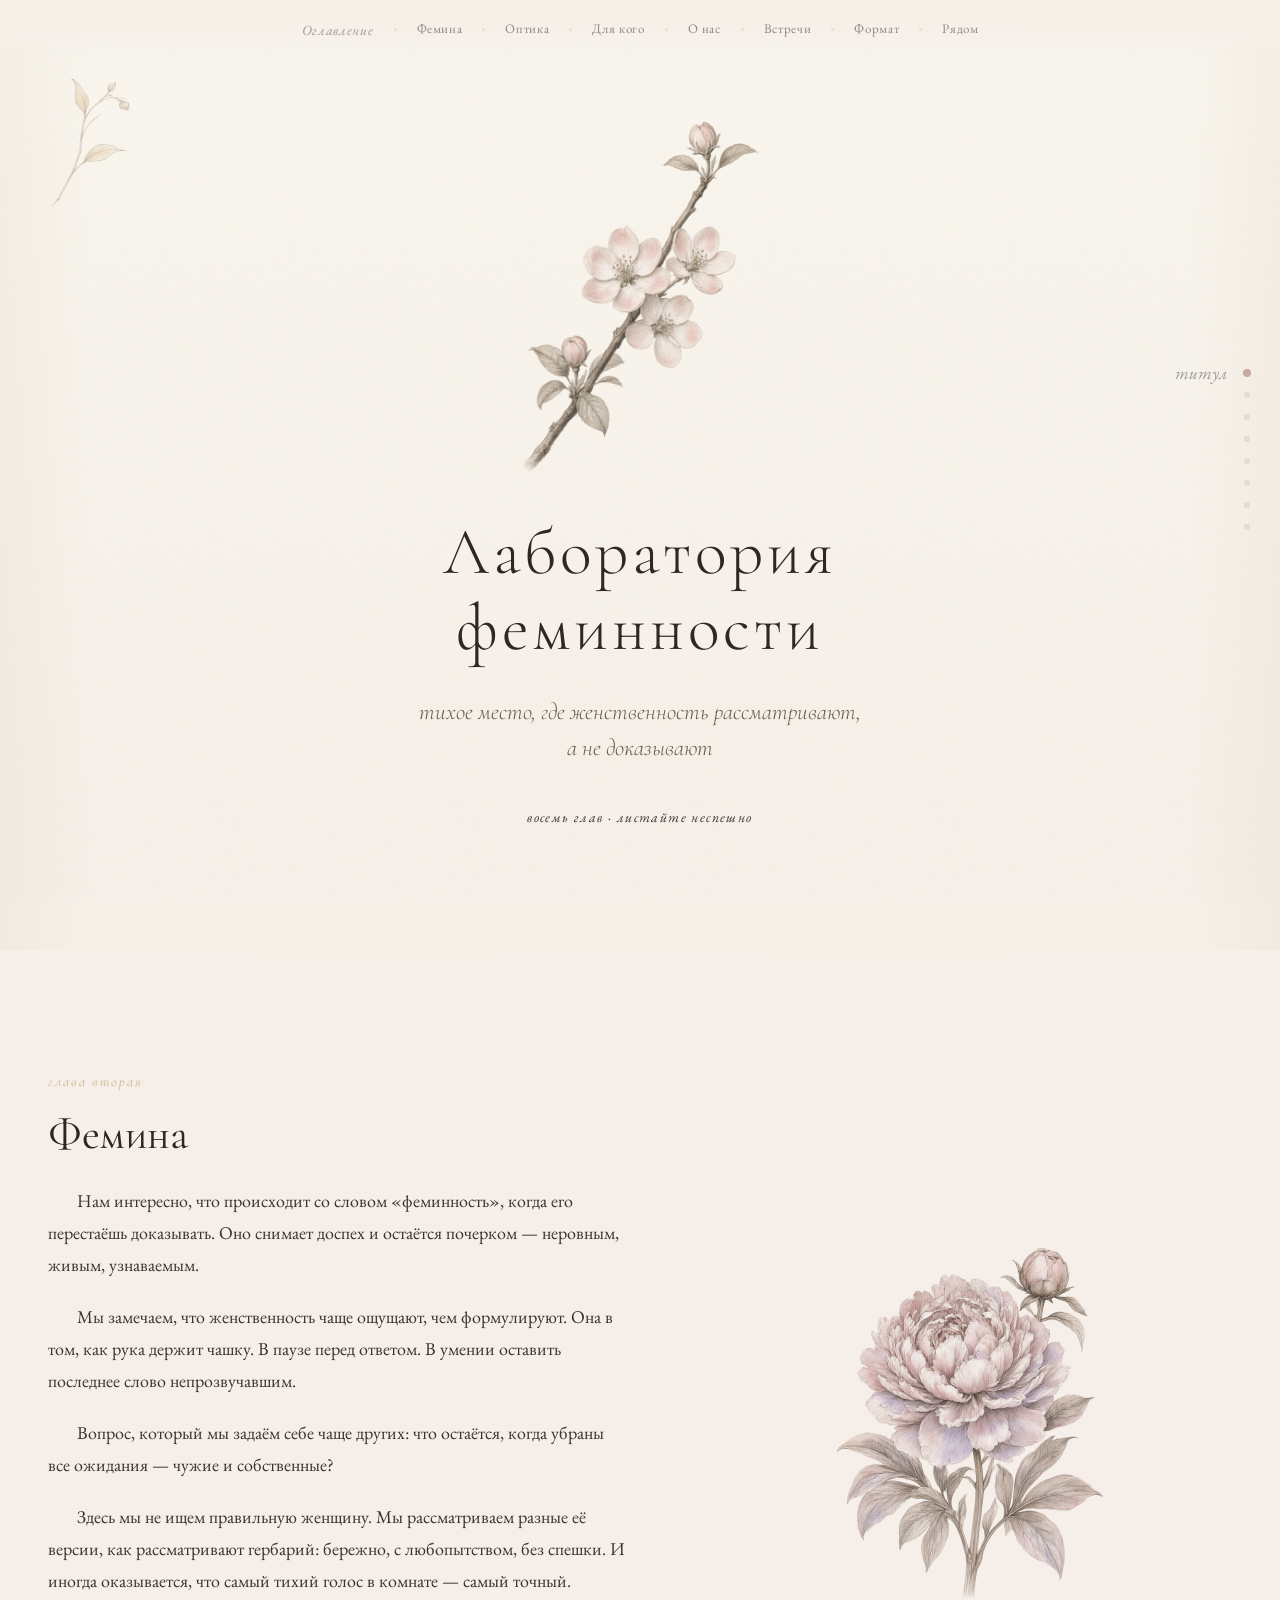
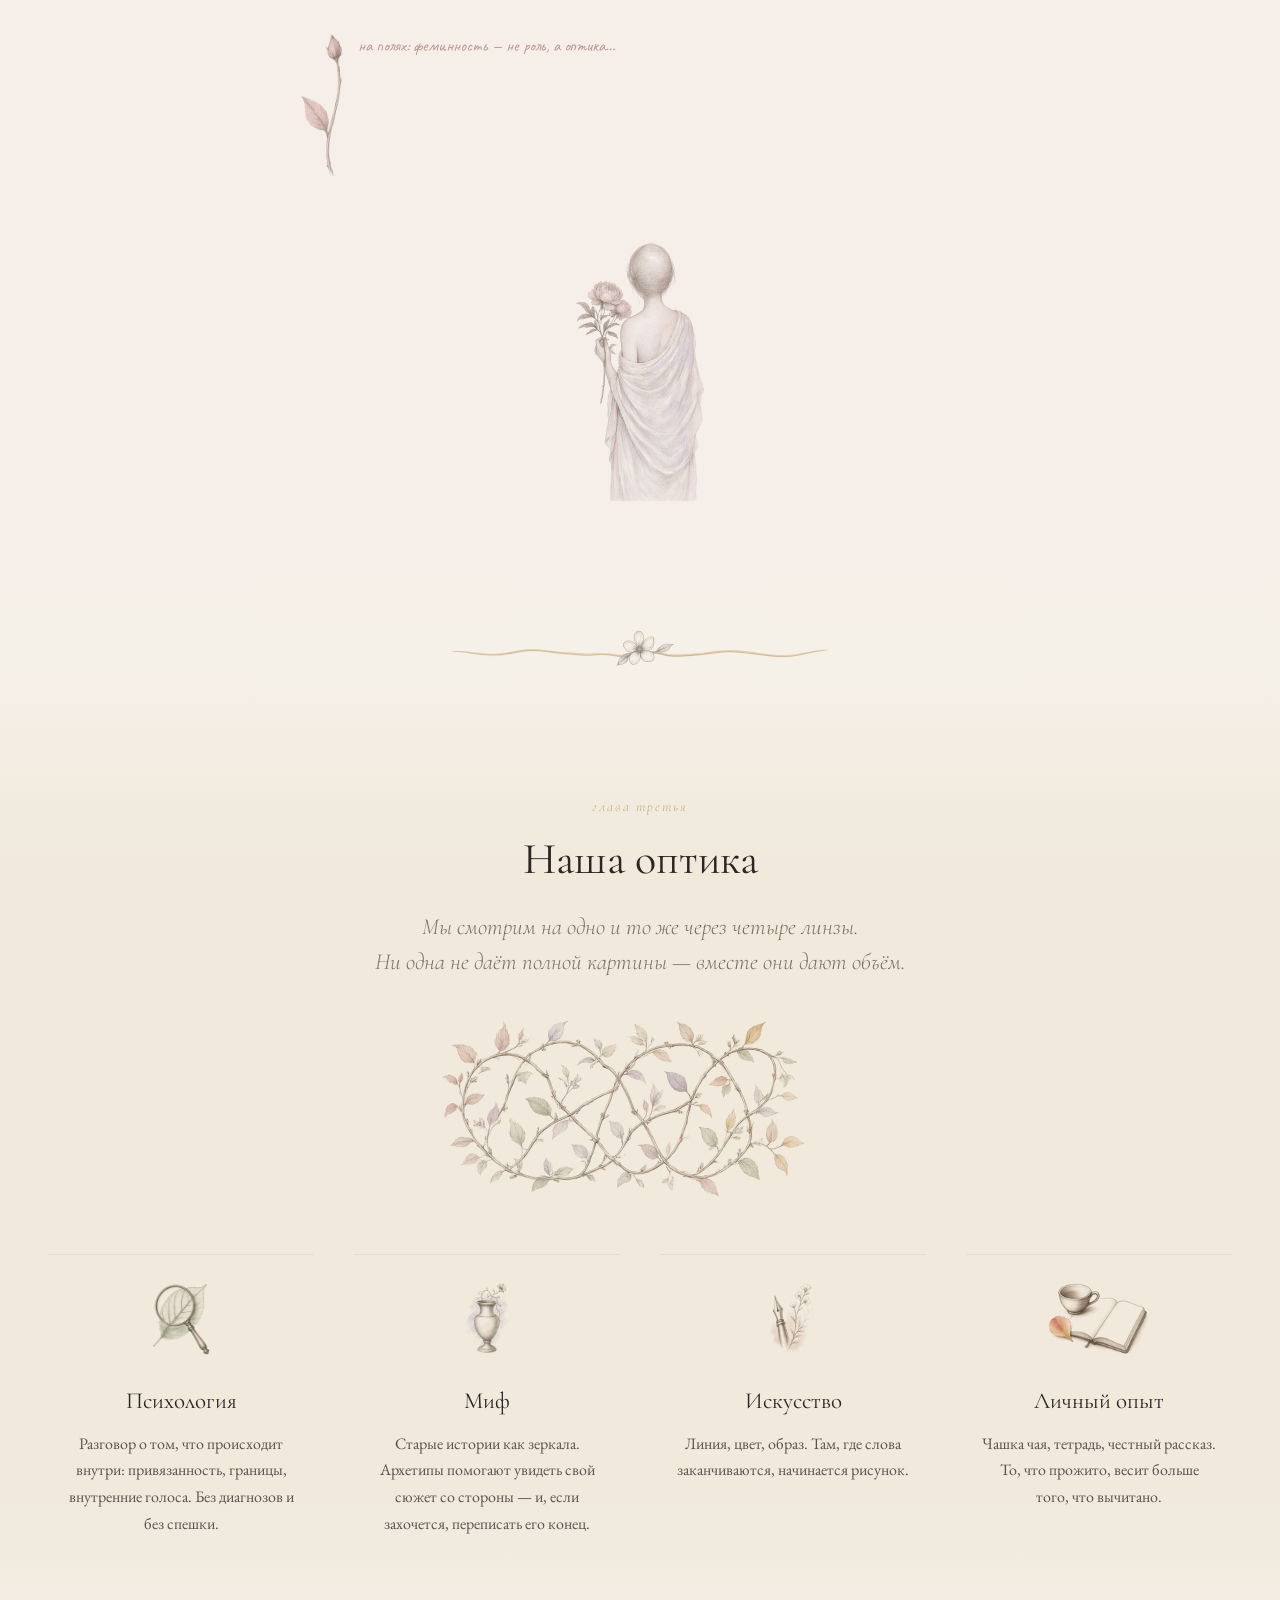
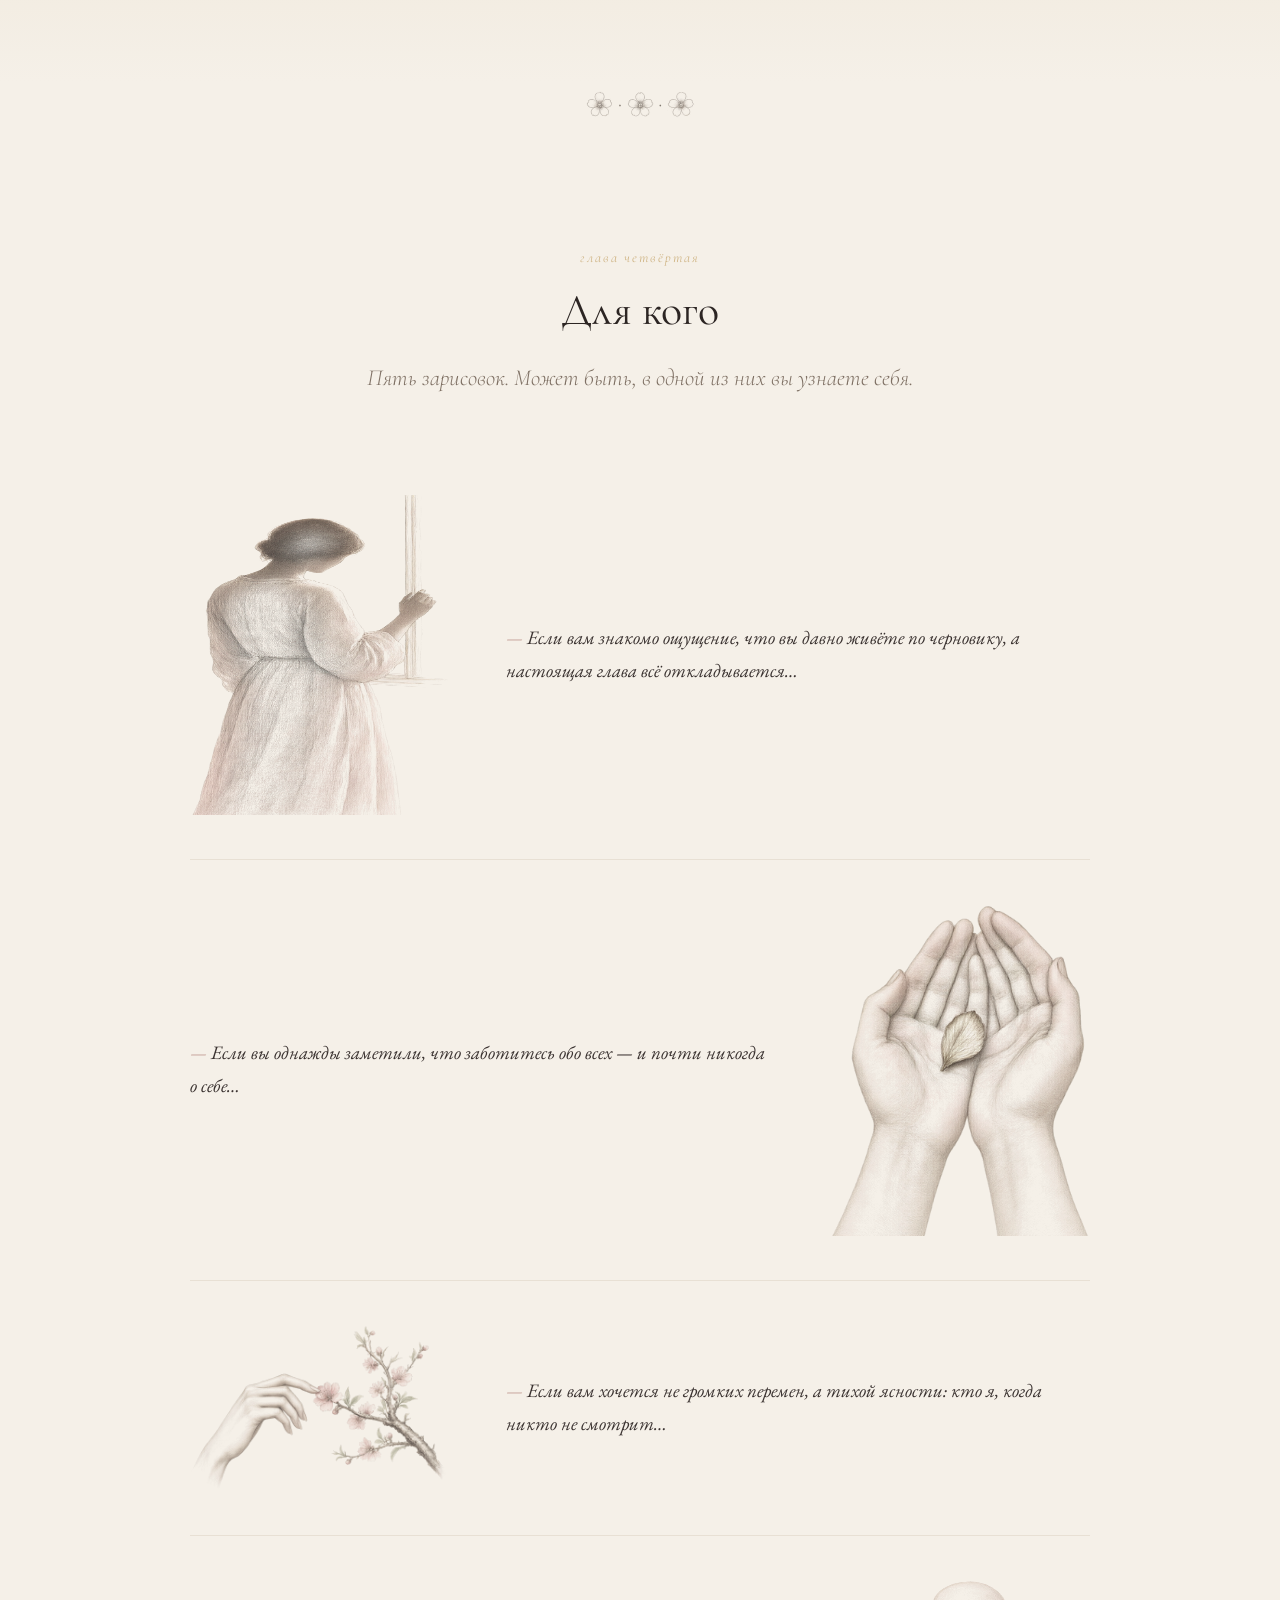
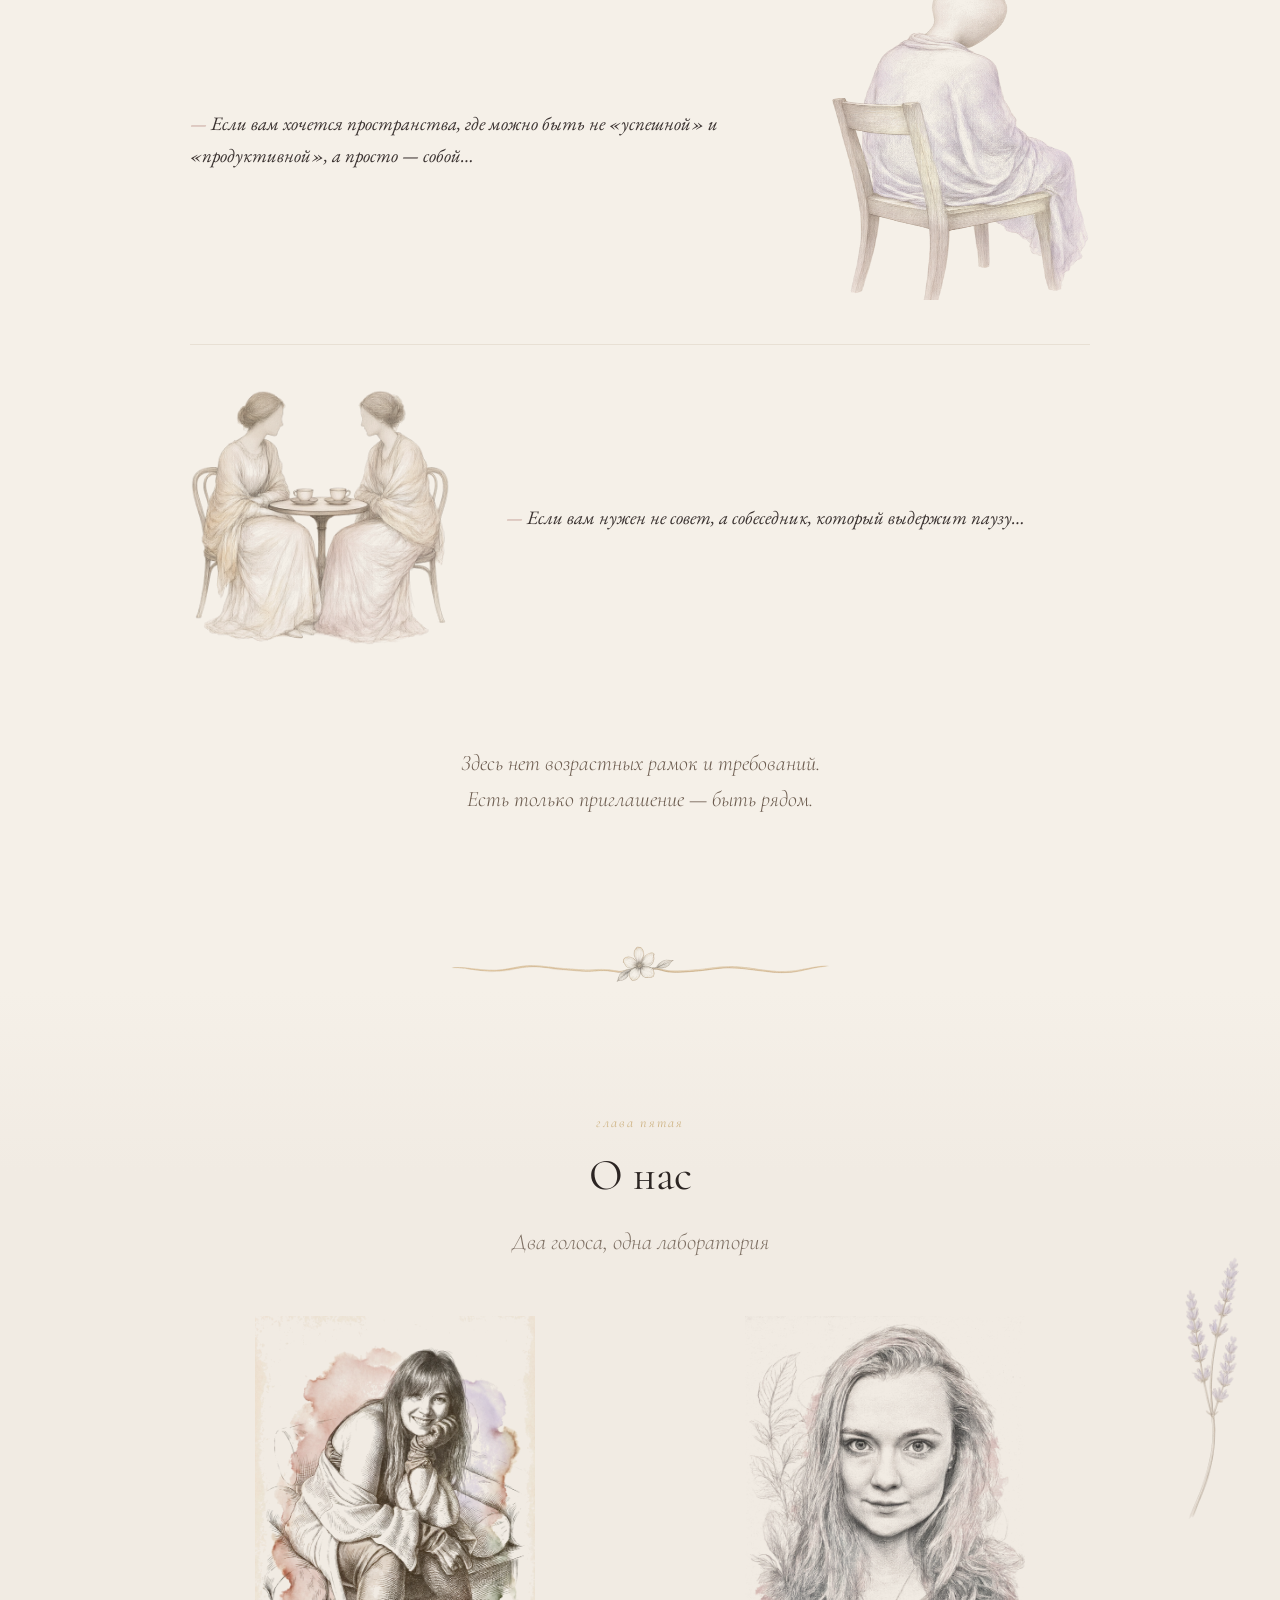
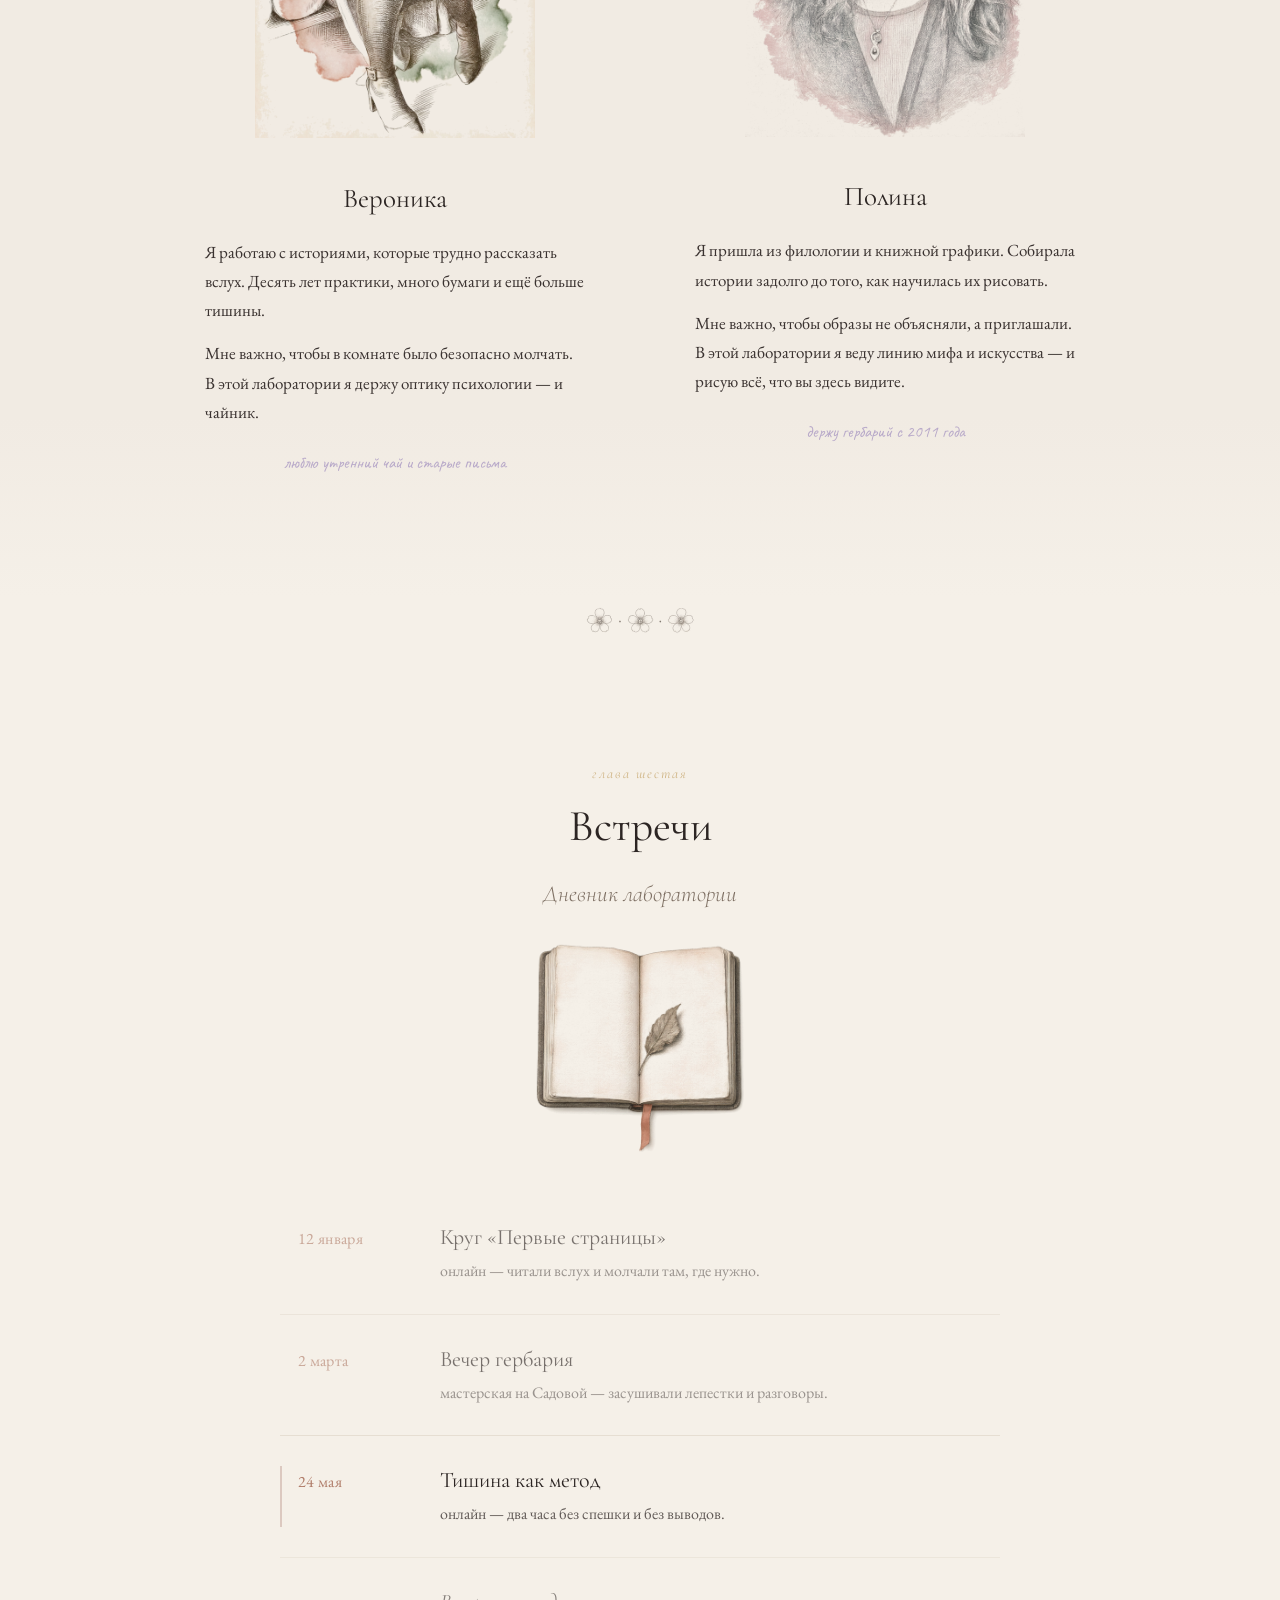
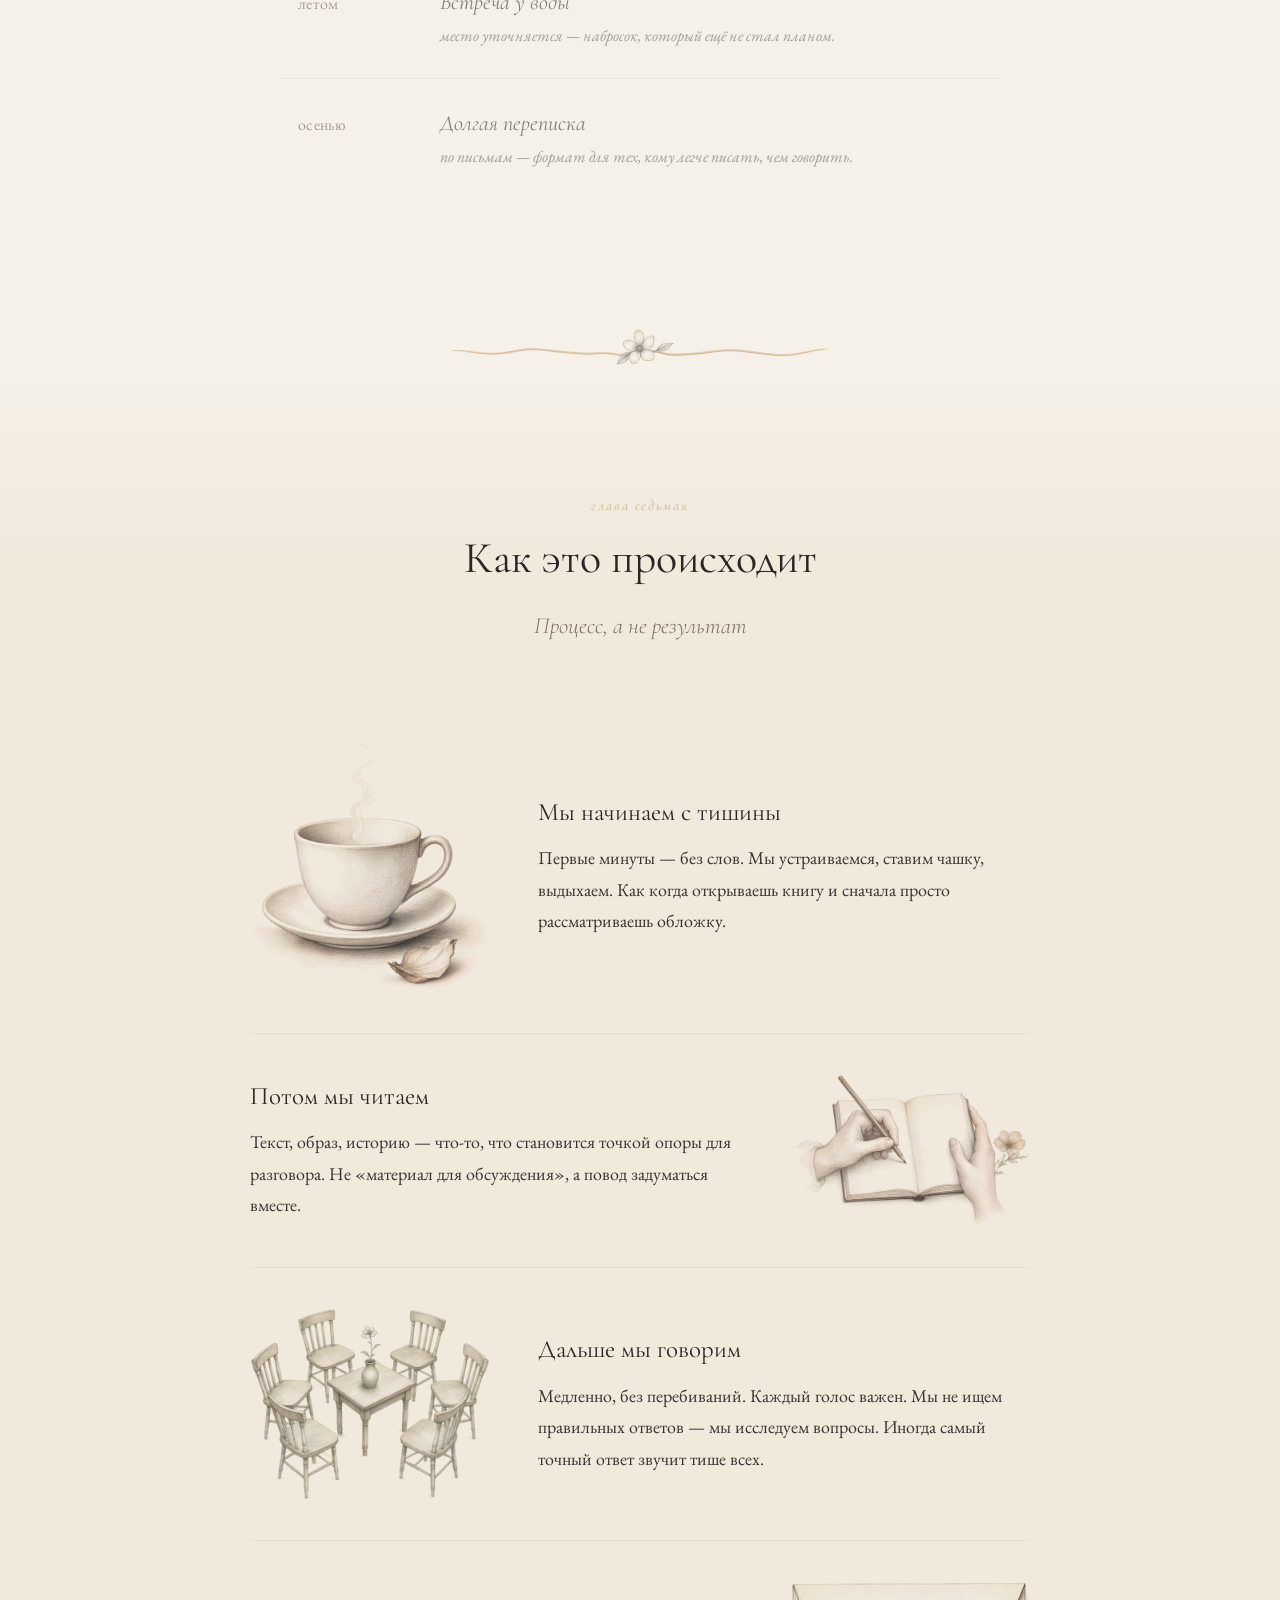
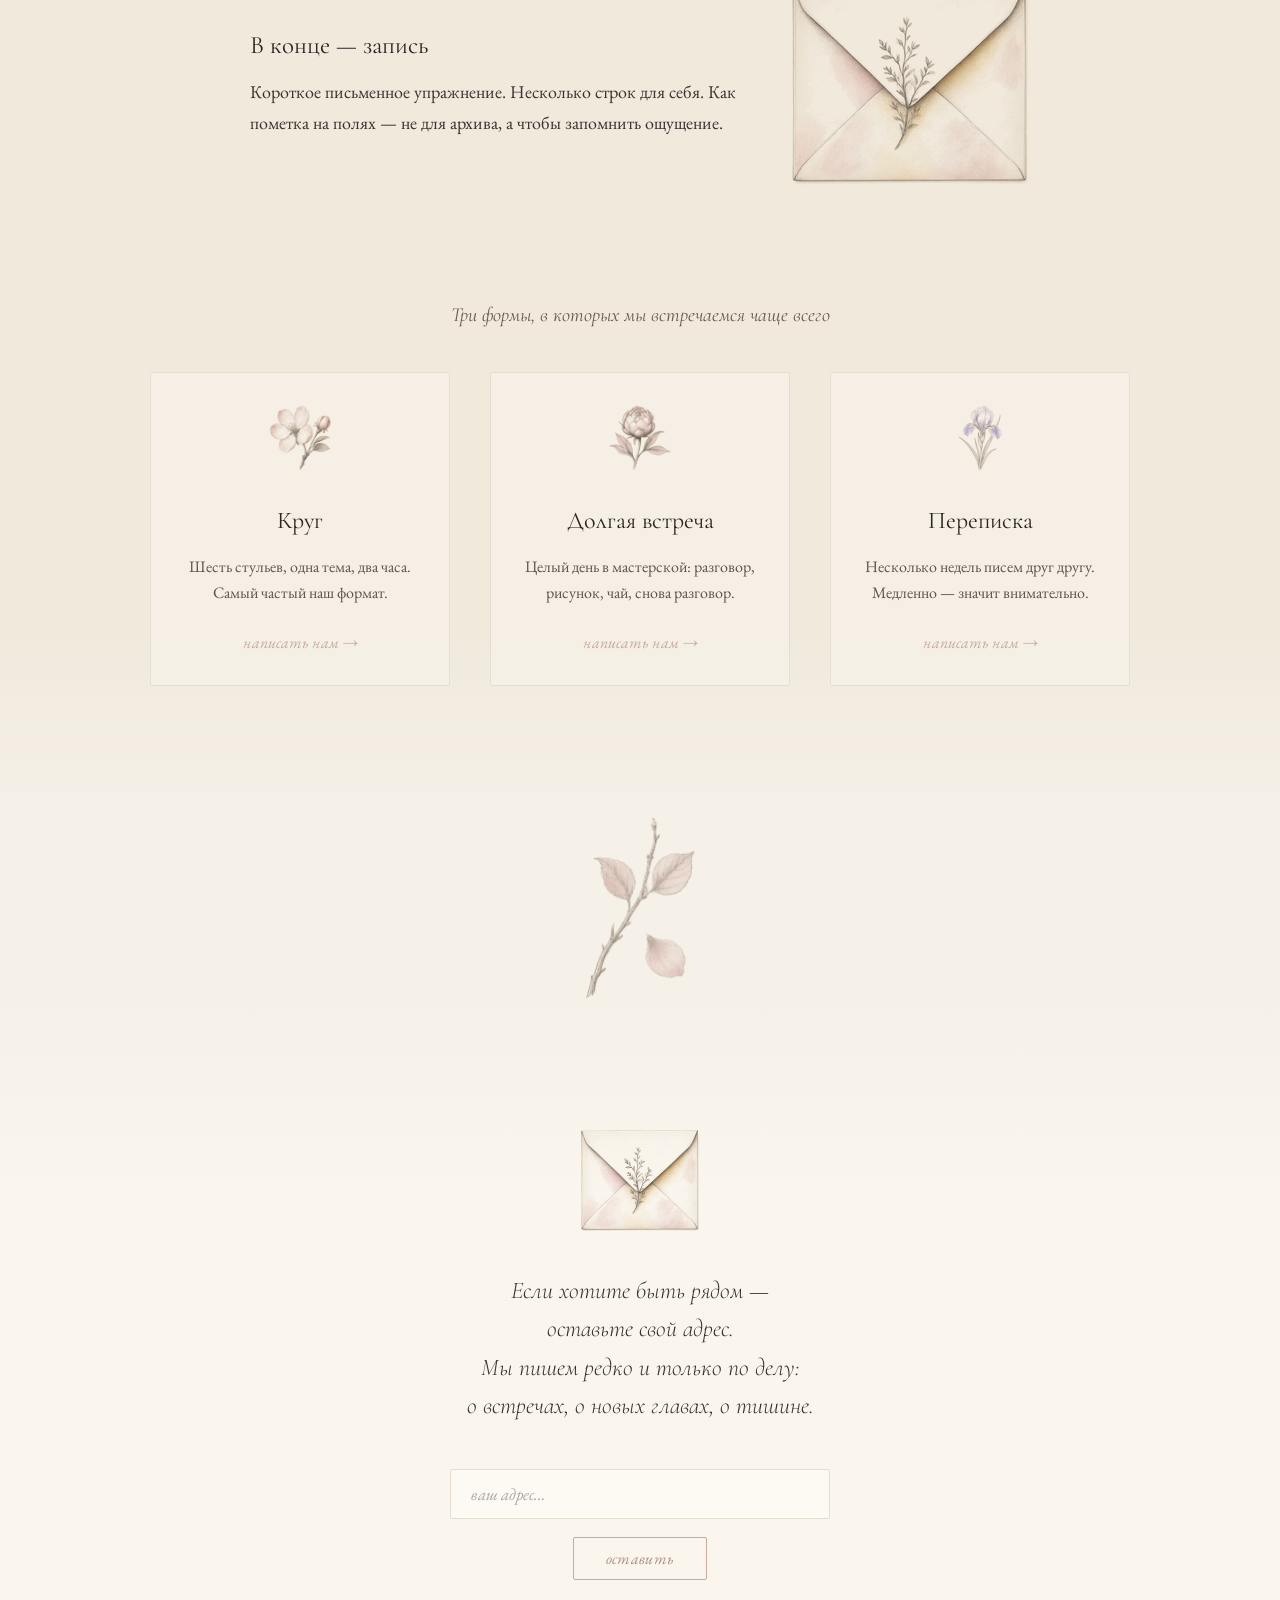
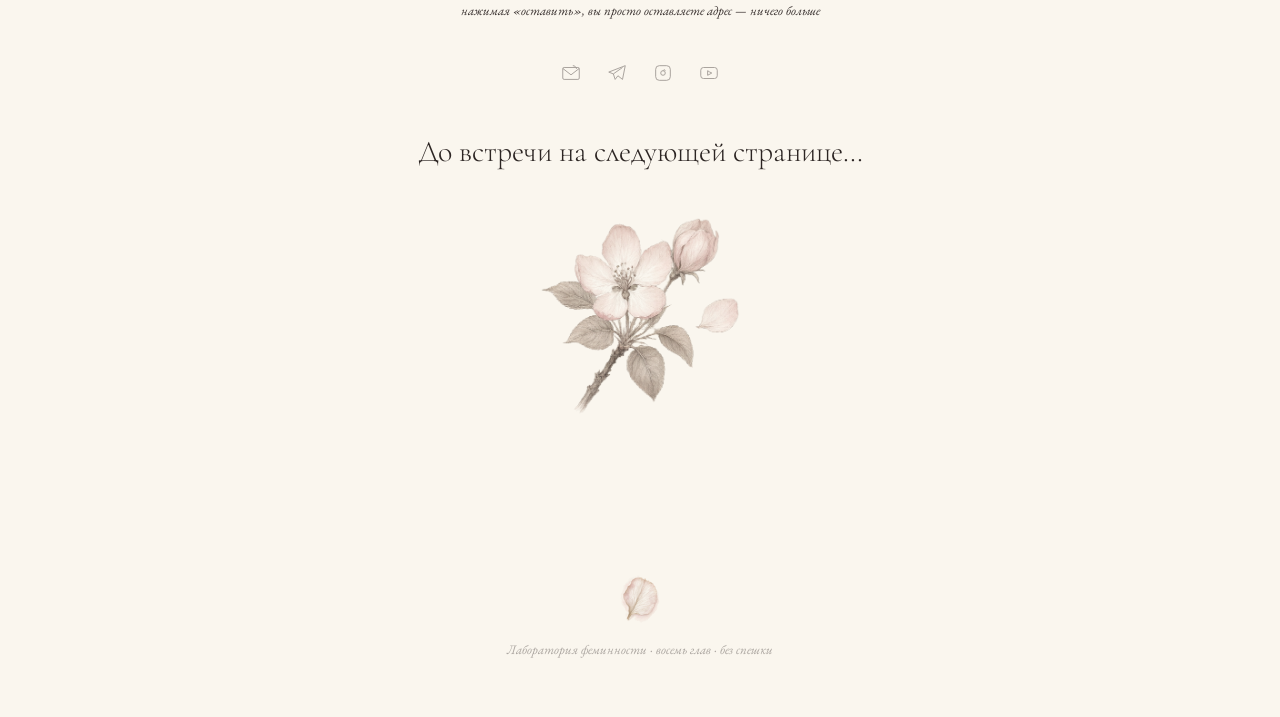
==== site_v2/index.html @ 72cb40e1 "v2 site" ====
<!DOCTYPE html>
<html lang="ru" class="no-js">
<head>
<meta charset="UTF-8">
<meta name="viewport" content="width=device-width, initial-scale=1.0">
<title>Лаборатория феминности — тихое место, где женственность рассматривают</title>
<meta name="description" content="Лаборатория феминности — восемь глав о женственности: психология, миф, искусство и личный опыт. Встречи, круги, переписка. Листайте неспешно.">
<link rel="icon" type="image/png" href="assets/img/favicon.png">
<meta property="og:type" content="website">
<meta property="og:title" content="Лаборатория феминности">
<meta property="og:description" content="Восемь глав о женственности: психология, миф, искусство и личный опыт. Без спешки и без доказательств.">
<!-- при публикации заменить на абсолютный URL: og:image не работает относительным -->
<meta property="og:image" content="assets/img/og-cover.jpg">
<meta property="og:locale" content="ru_RU">
<meta name="twitter:card" content="summary_large_image">
<link rel="preconnect" href="https://fonts.googleapis.com">
<link rel="preconnect" href="https://fonts.gstatic.com" crossorigin>
<link href="https://fonts.googleapis.com/css2?family=Cormorant+Garamond:ital,wght@0,300;0,400;0,500;1,300;1,400&family=EB+Garamond:ital,wght@0,400;0,500;1,400;1,500&family=Caveat:wght@400;500&display=swap" rel="stylesheet">
<link rel="stylesheet" href="styles.css">
</head>
<body>

<a class="skip-link" href="#main">перейти к содержанию</a>

<!-- ── оглавление ─────────────────────────────────── -->
<nav class="nav-contents" id="mainNav" aria-label="Оглавление">
  <span class="nav-word">Оглавление</span>
  <span class="nav-dot" aria-hidden="true"></span>
  <a href="#femininity">Фемина</a>
  <span class="nav-dot" aria-hidden="true"></span>
  <a href="#optics">Оптика</a>
  <span class="nav-dot" aria-hidden="true"></span>
  <a href="#forwhom">Для кого</a>
  <span class="nav-dot" aria-hidden="true"></span>
  <a href="#about">О нас</a>
  <span class="nav-dot" aria-hidden="true"></span>
  <a href="#meetings">Встречи</a>
  <span class="nav-dot" aria-hidden="true"></span>
  <a href="#format">Формат</a>
  <span class="nav-dot" aria-hidden="true"></span>
  <a href="#invitation">Рядом</a>
</nav>

<div class="mobile-nav">
  <button class="mobile-nav-toggle" id="navToggle" aria-label="оглавление" aria-expanded="false" aria-controls="mobileMenu">
    <span></span><span></span><span></span>
  </button>
</div>

<div class="mobile-menu" id="mobileMenu" hidden>
  <a href="#femininity">Фемина</a>
  <a href="#optics">Оптика</a>
  <a href="#forwhom">Для кого</a>
  <a href="#about">О нас</a>
  <a href="#meetings">Встречи</a>
  <a href="#format">Формат</a>
  <a href="#invitation">Рядом</a>
</div>

<!-- ── номера глав сбоку ──────────────────────────── -->
<nav class="page-indicator" id="pageIndicator" aria-label="главы">
  <a class="page-dot active" href="#title" data-label="титул" aria-label="титул"></a>
  <a class="page-dot" href="#femininity" data-label="фемина" aria-label="глава вторая — фемина"></a>
  <a class="page-dot" href="#optics" data-label="оптика" aria-label="глава третья — оптика"></a>
  <a class="page-dot" href="#forwhom" data-label="для кого" aria-label="глава четвёртая — для кого"></a>
  <a class="page-dot" href="#about" data-label="о нас" aria-label="глава пятая — о нас"></a>
  <a class="page-dot" href="#meetings" data-label="встречи" aria-label="глава шестая — встречи"></a>
  <a class="page-dot" href="#format" data-label="формат" aria-label="глава седьмая — формат"></a>
  <a class="page-dot" href="#invitation" data-label="рядом" aria-label="глава восьмая — рядом"></a>
</nav>

<main id="main">

<!-- ── 01 · титул ─────────────────────────────────── -->
<section class="section-title" id="title" aria-labelledby="title-heading">
  <div class="vignette-left" aria-hidden="true"></div>
  <div class="vignette-right" aria-hidden="true"></div>
  <img class="corner-ornament" src="assets/img/b5-corner.webp" width="85" height="132" alt="" aria-hidden="true">
  <div class="section-inner">
    <img class="title-art fade-in" src="assets/img/c1-title.webp" width="240" height="355"
         alt="ветвь цветущей яблони — ботаническая гравюра">
    <h1 class="title-main fade-in" id="title-heading" style="transition-delay:150ms">Лаборатория<br>феминности</h1>
    <p class="title-sub fade-in" style="transition-delay:350ms">
      тихое место, где женственность рассматривают,<br>а не доказывают
    </p>
    <p class="title-folio fade-in" style="transition-delay:550ms">восемь глав · листайте неспешно</p>
  </div>
  <p class="title-scroll-hint">листайте вниз</p>
</section>

<!-- ── 02 · фемина ────────────────────────────────── -->
<section class="section-femininity" id="femininity" aria-labelledby="femininity-heading">
  <div class="section-inner">
    <div class="femininity-layout">
      <div class="fade-in">
        <p class="section-number">глава вторая</p>
        <h2 class="section-heading" id="femininity-heading">Фемина</h2>
        <p class="body-text">Нам интересно, что происходит со словом «феминность», когда его перестаёшь доказывать. Оно снимает доспех и остаётся почерком — неровным, живым, узнаваемым.</p>
        <p class="body-text">Мы замечаем, что женственность чаще ощущают, чем формулируют. Она в том, как рука держит чашку. В паузе перед ответом. В умении оставить последнее слово непрозвучавшим.</p>
        <p class="body-text">Вопрос, который мы задаём себе чаще других: что остаётся, когда убраны все ожидания — чужие и собственные?</p>
        <p class="body-text">Здесь мы не ищем правильную женщину. Мы рассматриваем разные её версии, как рассматривают гербарий: бережно, с любопытством, без спешки. И иногда оказывается, что самый тихий голос в комнате — самый точный.</p>
        <aside class="margin-note">
          <img src="assets/img/b7-marginal.webp" width="44" height="145" alt="" aria-hidden="true">
          <span>на полях: феминность — не роль, а оптика…</span>
        </aside>
      </div>
      <div class="femininity-figure fade-in" style="transition-delay:250ms">
        <img src="assets/img/d1-peon.webp" width="270" height="356"
             alt="пион в полном цвету с боковым бутоном — ботаническая гравюра с акварельной подкраской">
      </div>
    </div>
    <img class="chapter-endpiece fade-in" src="assets/img/d2-figure.webp" width="130" height="259"
         alt="женская фигура спиной с ветвью пиона — гравюра" loading="lazy">
  </div>
</section>

<div class="section-divider" aria-hidden="true">
  <img src="assets/img/b1-divider.webp" width="380" height="38" alt="" loading="lazy">
</div>

<!-- ── 03 · оптика ────────────────────────────────── -->
<section class="section-optics" id="optics" aria-labelledby="optics-heading">
  <div class="section-inner">
    <header class="text-column centered fade-in">
      <p class="section-number">глава третья</p>
      <h2 class="section-heading" id="optics-heading">Наша оптика</h2>
      <p class="section-subheading">Мы смотрим на одно и то же через четыре линзы.<br>Ни одна не даёт полной картины — вместе они дают объём.</p>
    </header>
    <img class="section-image centered fade-in" src="assets/img/e1-braid.webp" width="400" height="179"
         alt="четыре тонкие линии, сплетающиеся в ботанический узор" loading="lazy">
    <div class="optics-grid">
      <article class="optic-card fade-in" style="transition-delay:100ms">
        <img class="optic-emblem" src="assets/img/e2-psy.webp" width="58" height="72" alt="" aria-hidden="true" loading="lazy">
        <h3 class="optic-title">Психология</h3>
        <p class="optic-desc">Разговор о том, что происходит внутри: привязанность, границы, внутренние голоса. Без диагнозов и без спешки.</p>
      </article>
      <article class="optic-card fade-in" style="transition-delay:220ms">
        <img class="optic-emblem" src="assets/img/e3-myth.webp" width="43" height="72" alt="" aria-hidden="true" loading="lazy">
        <h3 class="optic-title">Миф</h3>
        <p class="optic-desc">Старые истории как зеркала. Архетипы помогают увидеть свой сюжет со стороны — и, если захочется, переписать его конец.</p>
      </article>
      <article class="optic-card fade-in" style="transition-delay:340ms">
        <img class="optic-emblem" src="assets/img/e4-art.webp" width="48" height="72" alt="" aria-hidden="true" loading="lazy">
        <h3 class="optic-title">Искусство</h3>
        <p class="optic-desc">Линия, цвет, образ. Там, где слова заканчиваются, начинается рисунок.</p>
      </article>
      <article class="optic-card fade-in" style="transition-delay:460ms">
        <img class="optic-emblem" src="assets/img/e5-life.webp" width="70" height="49" alt="" aria-hidden="true" loading="lazy">
        <h3 class="optic-title">Личный опыт</h3>
        <p class="optic-desc">Чашка чая, тетрадь, честный рассказ. То, что прожито, весит больше того, что вычитано.</p>
      </article>
    </div>
  </div>
</section>

<div class="section-divider" aria-hidden="true">
  <img src="assets/img/b2-dots.webp" width="110" height="28" alt="" loading="lazy">
</div>

<!-- ── 04 · для кого ──────────────────────────────── -->
<section class="section-forwhom" id="forwhom" aria-labelledby="forwhom-heading">
  <div class="section-inner">
    <header class="text-column centered fade-in">
      <p class="section-number">глава четвёртая</p>
      <h2 class="section-heading" id="forwhom-heading">Для кого</h2>
      <p class="section-subheading">Пять зарисовок. Может быть, в одной из них вы узнаете себя.</p>
    </header>
    <div class="sketches">
      <figure class="sketch fade-in">
        <img class="tall" src="assets/img/f1-window.webp" width="150" height="376"
             alt="женский силуэт у окна — гравюра" loading="lazy">
        <figcaption>Если вам знакомо ощущение, что вы давно живёте по черновику, а настоящая глава всё откладывается…</figcaption>
      </figure>
      <figure class="sketch flip fade-in">
        <img src="assets/img/f2-hands.webp" width="170" height="217"
             alt="две ладони, держащие семя — гравюра" loading="lazy">
        <figcaption>Если вы однажды заметили, что заботитесь обо всех — и почти никогда о себе…</figcaption>
      </figure>
      <figure class="sketch fade-in">
        <img src="assets/img/f3-touch.webp" width="280" height="179"
             alt="рука, прикасающаяся к цветущей ветви — гравюра" loading="lazy">
        <figcaption>Если вам хочется не громких перемен, а тихой ясности: кто я, когда никто не смотрит…</figcaption>
      </figure>
      <figure class="sketch flip fade-in">
        <img class="tall" src="assets/img/f4-shawl.webp" width="160" height="294"
             alt="фигура в шали, сидящая спиной — гравюра" loading="lazy">
        <figcaption>Если вам хочется пространства, где можно быть не «успешной» и «продуктивной», а просто — собой…</figcaption>
      </figure>
      <figure class="sketch fade-in">
        <img src="assets/img/f5-table.webp" width="260" height="257"
             alt="две фигуры за маленьким круглым столом с чашками — гравюра" loading="lazy">
        <figcaption>Если вам нужен не совет, а собеседник, который выдержит паузу…</figcaption>
      </figure>
    </div>
    <p class="section-quote fade-in">
      Здесь нет возрастных рамок и требований.<br>
      Есть только приглашение — быть рядом.
    </p>
  </div>
</section>

<div class="section-divider" aria-hidden="true">
  <img src="assets/img/b1-divider.webp" width="380" height="38" alt="" loading="lazy">
</div>

<!-- ── 05 · о нас ─────────────────────────────────── -->
<section class="section-about" id="about" aria-labelledby="about-heading">
  <img class="lavender-note" src="assets/img/g1-lavender.webp" width="56" height="263" alt="" aria-hidden="true" loading="lazy">
  <div class="section-inner">
    <header class="text-column centered fade-in">
      <p class="section-number">глава пятая</p>
      <h2 class="section-heading" id="about-heading">О нас</h2>
      <p class="section-subheading">Два голоса, одна лаборатория</p>
    </header>
    <div class="about-grid">
      <article class="about-person fade-in" style="transition-delay:100ms">
        <img class="about-photo" src="assets/img/p1-veronika.webp" width="280" height="422"
             alt="Вероника — гравюрный портрет с акварельной подкраской" loading="lazy">
        <h3 class="about-name">Вероника</h3>
        <p class="about-text">Я работаю с историями, которые трудно рассказать вслух. Десять лет практики, много бумаги и ещё больше тишины.</p>
        <p class="about-text">Мне важно, чтобы в комнате было безопасно молчать. В этой лаборатории я держу оптику психологии — и чайник.</p>
        <p class="about-note">люблю утренний чай и старые письма</p>
      </article>
      <article class="about-person fade-in" style="transition-delay:280ms">
        <img class="about-photo" src="assets/img/p2-polina.webp" width="280" height="421"
             alt="Полина — гравюрный портрет с лавандовой подкраской" loading="lazy">
        <h3 class="about-name">Полина</h3>
        <p class="about-text">Я пришла из филологии и книжной графики. Собирала истории задолго до того, как научилась их рисовать.</p>
        <p class="about-text">Мне важно, чтобы образы не объясняли, а приглашали. В этой лаборатории я веду линию мифа и искусства — и рисую всё, что вы здесь видите.</p>
        <p class="about-note">держу гербарий с 2011 года</p>
      </article>
    </div>
  </div>
</section>

<div class="section-divider" aria-hidden="true">
  <img src="assets/img/b2-dots.webp" width="110" height="28" alt="" loading="lazy">
</div>

<!-- ── 06 · встречи ───────────────────────────────── -->
<section class="section-meetings" id="meetings" aria-labelledby="meetings-heading">
  <div class="section-inner">
    <header class="text-column centered fade-in">
      <p class="section-number">глава шестая</p>
      <h2 class="section-heading" id="meetings-heading">Встречи</h2>
      <p class="section-subheading">Дневник лаборатории</p>
    </header>
    <img class="section-image centered small fade-in" src="assets/img/h1-diary.webp" width="210" height="210"
         alt="раскрытый дневник с засушенным листом и лентой-закладкой" loading="lazy">
    <ul class="meetings-list">
      <li class="meeting-item past fade-in">
        <p class="meeting-date">12 января</p>
        <div>
          <h3 class="meeting-title">Круг «Первые страницы»</h3>
          <p class="meeting-desc">онлайн — читали вслух и молчали там, где нужно.</p>
        </div>
      </li>
      <li class="meeting-item past fade-in">
        <p class="meeting-date">2 марта</p>
        <div>
          <h3 class="meeting-title">Вечер гербария</h3>
          <p class="meeting-desc">мастерская на Садовой — засушивали лепестки и разговоры.</p>
        </div>
      </li>
      <li class="meeting-item upcoming fade-in">
        <p class="meeting-date">24 мая</p>
        <div>
          <h3 class="meeting-title">Тишина как метод</h3>
          <p class="meeting-desc">онлайн — два часа без спешки и без выводов.</p>
        </div>
      </li>
      <li class="meeting-item future fade-in">
        <p class="meeting-date">летом</p>
        <div>
          <h3 class="meeting-title">Встреча у воды</h3>
          <p class="meeting-desc">место уточняется — набросок, который ещё не стал планом.</p>
        </div>
      </li>
      <li class="meeting-item future fade-in">
        <p class="meeting-date">осенью</p>
        <div>
          <h3 class="meeting-title">Долгая переписка</h3>
          <p class="meeting-desc">по письмам — формат для тех, кому легче писать, чем говорить.</p>
        </div>
      </li>
    </ul>
  </div>
</section>

<div class="section-divider" aria-hidden="true">
  <img src="assets/img/b1-divider.webp" width="380" height="38" alt="" loading="lazy">
</div>

<!-- ── 07 · формат ────────────────────────────────── -->
<section class="section-format" id="format" aria-labelledby="format-heading">
  <div class="section-inner">
    <header class="text-column centered fade-in">
      <p class="section-number">глава седьмая</p>
      <h2 class="section-heading" id="format-heading">Как это происходит</h2>
      <p class="section-subheading">Процесс, а не результат</p>
    </header>

    <div class="format-steps">
      <div class="format-step fade-in">
        <img class="step-image" src="assets/img/i2-tea.webp" width="130" height="138"
             alt="чашка чая с лепестком рядом — гравюра" loading="lazy">
        <div>
          <h3 class="format-step-title">Мы начинаем с тишины</h3>
          <p class="format-step-text">Первые минуты — без слов. Мы устраиваемся, ставим чашку, выдыхаем. Как когда открываешь книгу и сначала просто рассматриваешь обложку.</p>
        </div>
      </div>
      <div class="format-step flip fade-in">
        <img class="step-image" src="assets/img/i1-drawing.webp" width="240" height="152"
             alt="женские руки рисуют в раскрытой тетради — гравюра" loading="lazy">
        <div>
          <h3 class="format-step-title">Потом мы читаем</h3>
          <p class="format-step-text">Текст, образ, историю — что-то, что становится точкой опоры для разговора. Не «материал для обсуждения», а повод задуматься вместе.</p>
        </div>
      </div>
      <div class="format-step fade-in">
        <img class="step-image" src="assets/img/i3-chairs.webp" width="240" height="193"
             alt="круг из шести деревянных стульев вокруг низкого столика с цветком — гравюра" loading="lazy">
        <div>
          <h3 class="format-step-title">Дальше мы говорим</h3>
          <p class="format-step-text">Медленно, без перебиваний. Каждый голос важен. Мы не ищем правильных ответов — мы исследуем вопросы. Иногда самый точный ответ звучит тише всех.</p>
        </div>
      </div>
      <div class="format-step flip fade-in">
        <img class="step-image" src="assets/img/j2-envelope.webp" width="120" height="102"
             alt="конверт с веточкой под клапаном — гравюра" loading="lazy">
        <div>
          <h3 class="format-step-title">В конце — запись</h3>
          <p class="format-step-text">Короткое письменное упражнение. Несколько строк для себя. Как пометка на полях — не для архива, а чтобы запомнить ощущение.</p>
        </div>
      </div>
    </div>

    <p class="formats-lead fade-in">Три формы, в которых мы встречаемся чаще всего</p>
    <div class="cards-grid">
      <article class="format-card fade-in" style="transition-delay:100ms">
        <img class="card-emblem" src="assets/img/k1-apple.webp" width="62" height="66" alt="" aria-hidden="true" loading="lazy">
        <h3 class="card-title">Круг</h3>
        <p class="card-desc">Шесть стульев, одна тема, два часа. Самый частый наш формат.</p>
        <a class="card-invite" href="#invitation">написать нам →</a>
      </article>
      <article class="format-card fade-in" style="transition-delay:240ms">
        <img class="card-emblem" src="assets/img/k2-peon-bud.webp" width="62" height="66" alt="" aria-hidden="true" loading="lazy">
        <h3 class="card-title">Долгая встреча</h3>
        <p class="card-desc">Целый день в мастерской: разговор, рисунок, чай, снова разговор.</p>
        <a class="card-invite" href="#invitation">написать нам →</a>
      </article>
      <article class="format-card fade-in" style="transition-delay:380ms">
        <img class="card-emblem" src="assets/img/k3-iris.webp" width="45" height="66" alt="" aria-hidden="true" loading="lazy">
        <h3 class="card-title">Переписка</h3>
        <p class="card-desc">Несколько недель писем друг другу. Медленно — значит внимательно.</p>
        <a class="card-invite" href="#invitation">написать нам →</a>
      </article>
    </div>
  </div>
</section>

<div class="section-divider" aria-hidden="true">
  <img src="assets/img/b8-endpiece.webp" width="114" height="180" alt="" loading="lazy">
</div>

<!-- ── 08 · рядом ─────────────────────────────────── -->
<section class="section-invitation" id="invitation" aria-labelledby="invitation-heading">
  <div class="section-inner">
    <h2 class="visually-hidden" id="invitation-heading">Рядом</h2>
    <img class="invitation-art fade-in" src="assets/img/j2-envelope.webp" width="120" height="102"
         alt="конверт гостевой книги с ботанической веточкой" loading="lazy">

    <p class="invitation-text fade-in" style="transition-delay:150ms">
      Если хотите быть рядом —<br>
      оставьте свой адрес.<br>
      Мы пишем редко и только по делу:<br>
      о встречах, о новых главах, о тишине.
    </p>

    <form class="subscribe-form fade-in" id="guestbook" action="#" method="post" style="transition-delay:300ms">
      <label class="visually-hidden" for="email">ваш адрес</label>
      <input class="subscribe-input" id="email" name="email" type="email" required
             placeholder="ваш адрес…" autocomplete="email" inputmode="email">
      <button class="subscribe-btn" type="submit">оставить</button>
      <p class="form-note" role="status" aria-live="polite" hidden>спасибо. мы напишем, когда будет о чём…</p>
    </form>
    <p class="legal fade-in" style="transition-delay:350ms">нажимая «оставить», вы просто оставляете адрес — ничего больше</p>

    <ul class="social-links fade-in" style="transition-delay:450ms">
      <li><a class="social-link" href="mailto:hello@femlab.example" aria-label="написать письмо">
        <svg viewBox="0 0 24 24" width="22" height="22" fill="none" stroke="currentColor" stroke-width="1" aria-hidden="true"><rect x="3" y="6" width="18" height="13" rx="1.5"/><path d="M3 7l9 7 9-7"/><path d="M14 4c2 0 4 1.5 4 3.5"/></svg>
      </a></li>
      <li><a class="social-link" href="#" aria-label="телеграм">
        <svg viewBox="0 0 24 24" width="22" height="22" fill="none" stroke="currentColor" stroke-width="1" aria-hidden="true"><path d="M21 4L3 11l5 2 2 6 3-4 5 4z"/><path d="M8 13l10-7"/></svg>
      </a></li>
      <li><a class="social-link" href="#" aria-label="альбом">
        <svg viewBox="0 0 24 24" width="22" height="22" fill="none" stroke="currentColor" stroke-width="1" aria-hidden="true"><rect x="4" y="4" width="16" height="16" rx="4"/><circle cx="12" cy="12" r="2.5"/><path d="M12 9.5c.8-1.4 2.4-1.4 2.4 0"/></svg>
      </a></li>
      <li><a class="social-link" href="#" aria-label="видео">
        <svg viewBox="0 0 24 24" width="22" height="22" fill="none" stroke="currentColor" stroke-width="1" aria-hidden="true"><rect x="3" y="6" width="18" height="12" rx="3"/><path d="M10.5 9.5c1 1 3.5 2 4.5 2.5-1 .5-2.5 1.5-4.5 2.5z"/></svg>
      </a></li>
    </ul>

    <p class="closing-phrase fade-in" style="transition-delay:550ms">До встречи на следующей странице…</p>

    <img class="final-art fade-in" src="assets/img/j1-final.webp" width="200" height="198"
         alt="ветвь яблони с опадающим лепестком — концовка главы" loading="lazy">
  </div>
</section>

</main>

<footer class="site-footer">
  <img src="assets/img/b10-petal.webp" width="40" height="48" alt="" aria-hidden="true" loading="lazy">
  <p>Лаборатория феминности · восемь глав · без спешки</p>
</footer>

<script src="app.js" defer></script>
</body>
</html>
---- site_v2/styles.css ----
/* Лаборатория феминности · site_v2
   «Раскрытая книга, найденная в саду»: восемь глав-разворотов,
   тонкое оглавление сверху, номера глав сбоку, гравюры на прозрачном фоне. */

/* ── переменные ─────────────────────────────────────── */
:root {
  --milk-paper: #F5F0E8;   /* молочная бумага — основной фон */
  --cream-page: #F0E9DC;   /* кремовая страница */
  --parchment: #FAF6EE;    /* светлый пергамент */
  --paper-rose: #F5EEE9;   /* молочная + розовый подтон 4% */
  --paper-lavender: #F1EBE3; /* кремовая + лавандовый подтон 3% */

  --warm-graphite: #3A3230;
  --ink: #2C2523;
  --sepia: #6B5B4E;
  --dusty-pink: #C9A9A0;
  --lavender: #B8A9C9;
  --sage: #8B9478;
  --warm-ochre: #C4A265;
  --terracotta: #B07D6A;
  --page-shadow: #E5DDD0;
  --link-hover: #B08D84;
  --btn-hover: #E8E0D2;

  --head: "Cormorant Garamond", Georgia, serif;
  --text: "EB Garamond", Georgia, serif;
  --hand: "Caveat", cursive;

  --measure: 660px;   /* ширина текстовой колонки, ≤75 знаков */
  --spread: 1200px;   /* ширина разворота */
  --fade: 180px;      /* длина перехода тона между главами */
}

*, *::before, *::after { margin: 0; padding: 0; box-sizing: border-box; }

html {
  scroll-behavior: smooth;
  scroll-padding-top: 80px;
  font-size: 18px;
  -webkit-text-size-adjust: 100%;
}

body {
  font-family: var(--text);
  font-size: 1rem;
  line-height: 1.7;
  color: var(--warm-graphite);
  background-color: var(--milk-paper);
  overflow-x: hidden;
  -webkit-font-smoothing: antialiased;
}

/* зерно бумаги поверх всего — едва заметное */
body::after {
  content: "";
  position: fixed;
  inset: 0;
  z-index: 60;
  pointer-events: none;
  opacity: .5;
  background-image: url("data:image/svg+xml,%3Csvg xmlns='http://www.w3.org/2000/svg' width='240' height='240'%3E%3Cfilter id='n'%3E%3CfeTurbulence type='fractalNoise' baseFrequency='.9' numOctaves='3' stitchTiles='stitch'/%3E%3C/filter%3E%3Crect width='240' height='240' filter='url(%23n)' opacity='.06'/%3E%3C/svg%3E");
}

img { max-width: 100%; height: auto; }

::selection { background: rgba(201, 169, 160, .3); }

a { color: inherit; }

:focus-visible {
  outline: 1px solid var(--dusty-pink);
  outline-offset: 4px;
}

/* ── утилиты ────────────────────────────────────────── */
.visually-hidden {
  position: absolute;
  width: 1px; height: 1px;
  margin: -1px; padding: 0;
  overflow: hidden;
  clip: rect(0 0 0 0);
  clip-path: inset(50%);
  white-space: nowrap;
  border: 0;
}

.skip-link {
  position: fixed;
  top: 8px; left: 50%;
  transform: translate(-50%, -200%);
  z-index: 200;
  padding: 8px 20px;
  font: italic 15px/1 var(--text);
  color: var(--warm-graphite);
  background: var(--parchment);
  border: 1px solid var(--page-shadow);
  border-radius: 2px;
  text-decoration: none;
  transition: transform .3s ease;
}
.skip-link:focus { transform: translate(-50%, 0); }

.centered { text-align: center; }

/* без JS страница должна быть читаемой сразу */
.no-js .fade-in { opacity: 1; transform: none; }

/* мягкое проявление при первом входе в кадр */
.fade-in {
  opacity: 0;
  transform: translateY(18px);
  transition: opacity 900ms ease-out, transform 900ms ease-out;
}
.fade-in.visible { opacity: 1; transform: none; }

/* ── оглавление сверху ──────────────────────────────── */
.nav-contents {
  position: fixed;
  top: 0; left: 0; right: 0;
  z-index: 100;
  display: flex;
  justify-content: center;
  align-items: center;
  flex-wrap: wrap;
  gap: 8px 20px;
  padding: 18px 48px 16px;
  background: linear-gradient(to bottom, var(--milk-paper) 55%, rgba(245, 240, 232, 0));
  transition: opacity .5s ease;
}

.nav-word {
  font: italic 14px/1 var(--text);
  letter-spacing: .05em;
  color: var(--warm-graphite);
  opacity: .45;
}

.nav-contents a {
  font-size: 13px;
  letter-spacing: .05em;
  color: var(--warm-graphite);
  opacity: .55;
  text-decoration: none;
  border-bottom: 1px solid transparent;
  transition: opacity .3s ease, color .3s ease, border-color .3s ease;
}
.nav-contents a:hover { opacity: 1; color: var(--link-hover); border-color: var(--dusty-pink); }
.nav-contents a.active { opacity: .9; color: var(--ink); }

.nav-dot {
  width: 3px; height: 3px;
  border-radius: 50%;
  background-color: var(--page-shadow);
  display: inline-block;
}

/* оглавление прячется при быстром листании вниз и возвращается наверх */
.nav-contents.dimmed { opacity: 0; pointer-events: none; }

/* ── номера глав сбоку ──────────────────────────────── */
.page-indicator {
  position: fixed;
  right: 30px; top: 50%;
  transform: translateY(-50%);
  z-index: 50;
  display: flex;
  flex-direction: column;
  gap: 16px;
}

.page-dot {
  position: relative;
  width: 6px; height: 6px;
  border-radius: 50%;
  background-color: var(--page-shadow);
  transition: background-color .3s ease, transform .3s ease;
}
.page-dot:hover { background-color: var(--link-hover); }
.page-dot.active { background-color: var(--dusty-pink); transform: scale(1.35); }

/* подпись главы при наведении */
.page-dot::after {
  content: attr(data-label);
  position: absolute;
  right: 18px; top: 50%;
  transform: translateY(-50%);
  font: italic 13px/1 var(--text);
  color: var(--warm-graphite);
  opacity: 0;
  white-space: nowrap;
  pointer-events: none;
  transition: opacity .3s ease;
}
.page-dot:hover::after, .page-dot.active::after { opacity: .45; }

/* ── оглавление на мобильных ────────────────────────── */
.mobile-nav {
  display: none;
  position: fixed;
  top: 0; left: 0; right: 0;
  z-index: 100;
  padding: 14px 20px;
  background: linear-gradient(to bottom, var(--milk-paper) 65%, rgba(245, 240, 232, 0));
}

.mobile-nav-toggle {
  display: flex;
  flex-direction: column;
  gap: 5px;
  padding: 8px;
  background: none;
  border: none;
  cursor: pointer;
}
.mobile-nav-toggle span {
  display: block;
  width: 24px; height: 1px;
  background-color: var(--warm-graphite);
  opacity: .6;
  transition: transform .3s ease, opacity .3s ease;
}
.mobile-nav-toggle[aria-expanded="true"] span:nth-child(1) { transform: rotate(45deg) translate(4px, 4px); }
.mobile-nav-toggle[aria-expanded="true"] span:nth-child(2) { opacity: 0; }
.mobile-nav-toggle[aria-expanded="true"] span:nth-child(3) { transform: rotate(-45deg) translate(4px, -4px); }

.mobile-menu {
  position: fixed;
  inset: 0;
  z-index: 99;
  display: flex;
  flex-direction: column;
  align-items: center;
  justify-content: center;
  gap: 28px;
  background: var(--milk-paper);
}
.mobile-menu[hidden] { display: none; }
.mobile-menu a {
  font-family: var(--head);
  font-size: 24px;
  color: var(--warm-graphite);
  text-decoration: none;
  opacity: .7;
  transition: opacity .3s ease, color .3s ease;
}
.mobile-menu a:hover { opacity: 1; color: var(--link-hover); }

/* ── главы-развороты ────────────────────────────────── */
section {
  position: relative;
  min-height: 100vh;
  display: flex;
  align-items: center;
  justify-content: center;
  padding: 120px 48px;
}

.section-inner {
  width: 100%;
  max-width: var(--spread);
  margin: 0 auto;
}

.text-column {
  max-width: var(--measure);
  margin: 0 auto;
}

.section-number {
  font-family: var(--head);
  font-size: 14px;
  font-style: italic;
  letter-spacing: .14em;
  color: var(--warm-ochre);
  opacity: .75;
  margin-bottom: 14px;
}

.section-heading {
  font-family: var(--head);
  font-weight: 400;
  font-size: clamp(30px, 4vw, 44px);
  line-height: 1.2;
  color: var(--ink);
  margin-bottom: 24px;
}

.section-subheading {
  font-family: var(--head);
  font-style: italic;
  font-weight: 300;
  font-size: clamp(18px, 2.4vw, 23px);
  line-height: 1.5;
  color: var(--sepia);
  opacity: .85;
  margin-bottom: 8px;
}

.section-image { display: block; width: auto; }
.section-image.centered { margin: 32px auto; }
.section-image.small { max-width: 210px; margin-inline: auto; }

.chapter-endpiece {
  display: block;
  width: 130px;
  margin: 64px auto 0;
  opacity: .8;
}

/* ── разделители между главами ──────────────────────── */
.section-divider {
  display: flex;
  justify-content: center;
  align-items: center;
  padding: 8px 24px;
}
.section-divider img { display: block; opacity: .75; }

/* ── 01 · титул ─────────────────────────────────────── */
.section-title {
  flex-direction: column;
  text-align: center;
  background: linear-gradient(180deg, var(--parchment) 0%, var(--milk-paper) 85%);
}
.section-title .section-inner {
  display: flex;
  flex-direction: column;
  align-items: center;
  justify-content: center;
}

.corner-ornament {
  position: absolute;
  top: 76px; left: 48px;
  width: 85px;
  opacity: .5;
  pointer-events: none;
}

/* лёгкое потемнение краёв титульного разворота — не более 3% */
.vignette-left, .vignette-right {
  position: absolute;
  top: 0; bottom: 0;
  width: 90px;
  pointer-events: none;
}
.vignette-left { left: 0; background: linear-gradient(to right, rgba(229, 221, 208, .28), transparent); }
.vignette-right { right: 0; background: linear-gradient(to left, rgba(229, 221, 208, .28), transparent); }

.title-art { width: 240px; margin-bottom: 40px; }

.title-main {
  font-family: var(--head);
  font-weight: 300;
  font-size: clamp(38px, 5.4vw, 66px);
  line-height: 1.15;
  letter-spacing: .06em;
  color: var(--ink);
  margin-bottom: 28px;
}

.title-sub {
  font-family: var(--head);
  font-style: italic;
  font-weight: 300;
  font-size: clamp(18px, 2.3vw, 23px);
  line-height: 1.55;
  color: var(--sepia);
  max-width: 520px;
  margin-bottom: 40px;
}

.title-folio {
  font-size: 14px;
  font-style: italic;
  letter-spacing: .1em;
  color: var(--warm-graphite);
  opacity: .45;
}

.title-scroll-hint {
  position: absolute;
  bottom: 44px; left: 50%;
  transform: translateX(-50%);
  font-size: 13px;
  letter-spacing: .12em;
  color: var(--warm-graphite);
  opacity: .3;
  animation: gentlePulse 4s ease-in-out infinite;
  transition: opacity 1s ease;
}
/* гаснет после первого листания: animation перебивает inline-стиль, поэтому классом */
.title-scroll-hint.gone { opacity: 0; animation: none; }
@keyframes gentlePulse {
  0%, 100% { opacity: .25; }
  50% { opacity: .5; }
}

/* ── 02 · фемина ────────────────────────────────────── */
.section-femininity {
  background: linear-gradient(180deg,
    var(--milk-paper) 0, var(--paper-rose) var(--fade),
    var(--paper-rose) calc(100% - var(--fade)), var(--milk-paper) 100%);
}

.femininity-layout {
  display: grid;
  grid-template-columns: minmax(0, 1.05fr) minmax(0, .95fr);
  gap: 80px;
  align-items: center;
}

.body-text {
  font-size: 18px;
  line-height: 1.78;
  color: var(--warm-graphite);
  margin-bottom: 20px;
  text-indent: 1.6em;
}
.body-text:first-of-type { text-indent: 0; }

/* буквица — живая типографика вместо отдельной картинки */
.body-text:first-of-type::first-letter {
  float: left;
  font-family: var(--head);
  font-size: 3.4em;
  line-height: .82;
  margin: 6px 10px 0 0;
  color: var(--warm-ochre);
}

.femininity-figure img { display: block; width: 270px; margin: 0 auto; }

/* пометка на полях: рукописный шрифт + малая виньетка */
.margin-note {
  display: flex;
  align-items: flex-start;
  gap: 14px;
  max-width: 340px;
  margin: 36px 0 0 auto;
  padding-left: 12px;
}
.margin-note img { width: 44px; opacity: .85; flex: none; }
.margin-note span {
  font-family: var(--hand);
  font-size: 17px;
  line-height: 1.5;
  color: var(--link-hover);
  opacity: .85;
}

/* ── 03 · оптика ────────────────────────────────────── */
.section-optics {
  background: linear-gradient(180deg,
    var(--milk-paper) 0, var(--cream-page) var(--fade),
    var(--cream-page) calc(100% - var(--fade)), var(--milk-paper) 100%);
}
.section-optics .section-image { width: 400px; max-width: 100%; margin-top: 40px; }

.optics-grid {
  display: grid;
  grid-template-columns: repeat(4, 1fr);
  gap: 48px 40px;
  margin-top: 56px;
}

.optic-card {
  padding: 28px 16px 24px;
  text-align: center;
  border-top: 1px solid rgba(229, 221, 208, .9);
}

.optic-emblem { height: 72px; width: auto; margin-bottom: 22px; opacity: .9; }

.optic-title {
  font-family: var(--head);
  font-weight: 400;
  font-size: 23px;
  line-height: 1.3;
  color: var(--ink);
  margin-bottom: 14px;
}

.optic-desc {
  font-size: 16px;
  line-height: 1.68;
  color: var(--warm-graphite);
  opacity: .82;
}

/* ── 04 · для кого ──────────────────────────────────── */
.section-forwhom { background: var(--milk-paper); }

.sketches {
  max-width: 900px;
  margin: 56px auto 0;
}

.sketch {
  display: flex;
  align-items: center;
  gap: 56px;
  padding: 44px 0;
}
.sketch + .sketch { border-top: 1px solid rgba(229, 221, 208, .8); }
/* зарисовки чередуются: картинка то слева, то справа */
.sketch.flip img { order: 2; }

.sketch img {
  flex: 0 1 260px;
  display: block;
  width: auto;
  max-width: 260px;
  margin: 0 auto;
  opacity: .92;
}
.sketch img.tall { max-height: 320px; }

.sketch figcaption {
  flex: 1 1 0;
  min-width: 0;
  font-size: 19px;
  font-style: italic;
  line-height: 1.72;
  color: var(--warm-graphite);
}
.sketch figcaption::before { content: "— "; color: var(--dusty-pink); }

.section-quote {
  font-family: var(--head);
  font-style: italic;
  font-weight: 300;
  font-size: clamp(19px, 2.4vw, 22px);
  line-height: 1.6;
  text-align: center;
  color: var(--sepia);
  opacity: .8;
  max-width: 500px;
  margin: 56px auto 0;
}

/* ── 05 · о нас ─────────────────────────────────────── */
.section-about {
  background: linear-gradient(180deg,
    var(--milk-paper) 0, var(--paper-lavender) var(--fade),
    var(--paper-lavender) calc(100% - var(--fade)), var(--milk-paper) 100%);
}

.lavender-note {
  position: absolute;
  right: 40px; top: 22%;
  width: 56px;
  opacity: .7;
  pointer-events: none;
}

.about-grid {
  display: grid;
  grid-template-columns: 1fr 1fr;
  gap: 80px;
  max-width: 900px;
  margin: 56px auto 0;
}

.about-person { text-align: center; }

.about-photo { width: 280px; margin-bottom: 28px; }

.about-name {
  font-family: var(--head);
  font-weight: 400;
  font-size: 27px;
  color: var(--ink);
  margin-bottom: 16px;
}

.about-text {
  font-size: 17px;
  line-height: 1.72;
  color: var(--warm-graphite);
  max-width: 380px;
  margin: 0 auto 14px;
  text-align: left;
}

.about-note {
  font-family: var(--hand);
  font-size: 17px;
  color: var(--lavender);
  margin-top: 22px;
}

/* ── 06 · встречи ───────────────────────────────────── */
.section-meetings { background: var(--milk-paper); }
.section-meetings .section-image { margin-bottom: 40px; }

.meetings-list {
  max-width: 720px;
  margin: 0 auto;
  list-style: none;
}

.meeting-item {
  display: grid;
  grid-template-columns: 110px minmax(0, 1fr);
  gap: 32px;
  align-items: baseline;
  padding: 30px 0 30px 18px;
}
.meeting-item + .meeting-item { border-top: 1px solid rgba(229, 221, 208, .9); }

.meeting-date {
  font-size: 16px;
  letter-spacing: .02em;
  color: var(--terracotta);
}

.meeting-title {
  font-family: var(--head);
  font-weight: 400;
  font-size: 22px;
  line-height: 1.3;
  color: var(--ink);
  margin-bottom: 6px;
}

.meeting-desc {
  font-size: 16px;
  line-height: 1.62;
  color: var(--warm-graphite);
  opacity: .78;
}

/* прошедшие — чуть выцветшие, как записи в архиве */
.meeting-item.past { opacity: .62; }

/* ближайшие — полный цвет и тонкая розовая линия слева */
.meeting-item.upcoming { position: relative; }
.meeting-item.upcoming::before {
  content: "";
  position: absolute;
  left: 0; top: 30px; bottom: 30px;
  width: 2px;
  background-color: var(--dusty-pink);
  opacity: .55;
}

/* будущие — наброски: пунктир и курсив */
.meeting-item.future { opacity: .55; }
.meeting-item.future .meeting-title,
.meeting-item.future .meeting-desc { font-style: italic; }
.meeting-item.future .meeting-date { color: var(--sepia); }

/* ── 07 · формат ────────────────────────────────────── */
.section-format {
  background: linear-gradient(180deg,
    var(--milk-paper) 0, var(--cream-page) var(--fade),
    var(--cream-page) calc(100% - var(--fade)), var(--milk-paper) 100%);
}

.format-steps {
  max-width: 780px;
  margin: 56px auto 0;
}

.format-step {
  display: flex;
  align-items: center;
  gap: 48px;
  padding: 40px 0;
}
.format-step + .format-step { border-top: 1px solid rgba(229, 221, 208, .8); }
.format-step.flip .step-image { order: 2; }

.format-step > div { flex: 1 1 0; min-width: 0; }

.step-image {
  flex: 0 1 240px;
  display: block;
  width: auto;
  max-width: 240px;
  margin: 0 auto;
  opacity: .92;
}

.format-step-title {
  font-family: var(--head);
  font-weight: 400;
  font-size: 25px;
  line-height: 1.3;
  color: var(--ink);
  margin-bottom: 14px;
}

.format-step-text {
  font-size: 18px;
  line-height: 1.75;
  color: var(--warm-graphite);
}

.formats-lead {
  font-family: var(--head);
  font-style: italic;
  font-size: 20px;
  text-align: center;
  color: var(--sepia);
  opacity: .8;
  margin: 72px auto 40px;
}

/* карточки форматов — как страницы каталога */
.cards-grid {
  display: grid;
  grid-template-columns: repeat(3, 1fr);
  gap: 40px;
  max-width: 980px;
  margin: 0 auto;
}

.format-card {
  padding: 32px 24px 28px;
  text-align: center;
  background: rgba(250, 246, 238, .5);
  border: 1px solid rgba(229, 221, 208, .9);
  border-radius: 2px;
}

.card-emblem { height: 66px; width: auto; margin-bottom: 20px; }

.card-title {
  font-family: var(--head);
  font-weight: 400;
  font-size: 24px;
  color: var(--ink);
  margin-bottom: 12px;
}

.card-desc {
  font-size: 16px;
  line-height: 1.65;
  color: var(--warm-graphite);
  opacity: .82;
  margin-bottom: 20px;
}

/* ссылка-приглашение, а не кнопка-призыв */
.card-invite {
  font-style: italic;
  font-size: 16px;
  color: var(--dusty-pink);
  text-decoration: none;
  border-bottom: 1px solid transparent;
  transition: color .3s ease, border-color .3s ease;
}
.card-invite:hover { color: var(--link-hover); border-color: currentColor; }

/* ── 08 · рядом ─────────────────────────────────────── */
.section-invitation {
  text-align: center;
  background: linear-gradient(180deg,
    var(--milk-paper) 0, var(--parchment) var(--fade), var(--parchment) 100%);
}
.section-invitation .section-inner {
  display: flex;
  flex-direction: column;
  align-items: center;
}

.invitation-art { width: 120px; margin-bottom: 40px; }

.invitation-text {
  font-family: var(--head);
  font-style: italic;
  font-weight: 300;
  font-size: clamp(19px, 2.6vw, 24px);
  line-height: 1.6;
  color: var(--warm-graphite);
  max-width: 520px;
  margin-bottom: 44px;
}

.subscribe-form {
  display: flex;
  flex-direction: column;
  align-items: center;
  gap: 18px;
  width: 100%;
  max-width: 380px;
  margin-bottom: 20px;
}

.subscribe-input {
  width: 100%;
  padding: 13px 20px;
  font-family: var(--text);
  font-size: 17px;
  font-style: italic;
  color: var(--warm-graphite);
  background: rgba(255, 253, 248, .45);
  border: 1px solid var(--page-shadow);
  border-radius: 2px;
  outline: none;
  transition: border-color .3s ease, background-color .3s ease;
}
.subscribe-input::placeholder { color: var(--warm-graphite); opacity: .4; }
.subscribe-input:focus { border-color: var(--dusty-pink); background: rgba(255, 253, 248, .7); }

.subscribe-btn {
  padding: 10px 32px;
  font-family: var(--text);
  font-size: 16px;
  font-style: italic;
  letter-spacing: .02em;
  color: var(--link-hover);
  background: transparent;
  border: 1px solid var(--dusty-pink);
  border-radius: 2px;
  cursor: pointer;
  transition: background-color .3s ease, color .3s ease, border-color .3s ease;
}
.subscribe-btn:hover { background-color: var(--btn-hover); border-color: var(--link-hover); }

.form-note {
  font-style: italic;
  font-size: 16px;
  color: var(--sage);
}

.legal {
  font-size: 13px;
  font-style: italic;
  color: var(--warm-graphite);
  opacity: .38;
  margin-bottom: 40px;
}

.social-links {
  display: flex;
  gap: 24px;
  align-items: center;
  list-style: none;
  margin-bottom: 48px;
}

.social-link {
  display: block;
  color: var(--warm-graphite);
  opacity: .45;
  transition: opacity .3s ease, color .3s ease;
}
.social-link:hover { opacity: .9; color: var(--link-hover); }
.social-link svg { display: block; width: 22px; height: 22px; }

.closing-phrase {
  font-family: var(--head);
  font-weight: 300;
  font-size: clamp(22px, 3vw, 30px);
  line-height: 1.35;
  color: var(--ink);
  margin-bottom: 44px;
}

.final-art { width: 200px; opacity: .9; }

/* ── подвал ─────────────────────────────────────────── */
.site-footer {
  padding: 40px 24px 56px;
  text-align: center;
  background: var(--parchment);
}
.site-footer img { display: block; margin: 0 auto 16px; opacity: .7; }
.site-footer p {
  font-size: 13px;
  font-style: italic;
  color: var(--warm-graphite);
  opacity: .4;
}

/* ── адаптивность ───────────────────────────────────── */
@media (max-width: 1180px) {
  .lavender-note { display: none; }
  .corner-ornament { width: 68px; top: 72px; left: 28px; }
}

@media (max-width: 1023px) {
  section { padding: 96px 32px; }
  .nav-contents { padding: 16px 24px 14px; gap: 6px 16px; }
  .nav-contents a { font-size: 12px; }
  .nav-word { display: none; }
  .page-indicator { display: none; }

  .femininity-layout { grid-template-columns: 1fr; gap: 56px; }
  .femininity-figure { order: -1; }
  .margin-note { margin-inline: auto; }

  .optics-grid { grid-template-columns: repeat(2, 1fr); gap: 40px 32px; }

  .sketch, .sketch.flip { gap: 40px; }
  .sketch img, .sketch.flip img { flex-basis: 200px; max-width: 200px; }
  .sketch.flip img { order: 0; }
  .sketch img.tall { max-height: 260px; }

  .about-grid { grid-template-columns: 1fr; gap: 72px; }

  .format-step, .format-step.flip { gap: 40px; }
  .format-step .step-image, .format-step.flip .step-image { flex-basis: 200px; max-width: 200px; order: 0; }

  .cards-grid { grid-template-columns: 1fr; gap: 28px; max-width: 460px; }
}

@media (max-width: 767px) {
  html { font-size: 16px; }
  section { padding: 72px 24px; min-height: 0; }
  .section-title { min-height: 100svh; padding: 96px 24px 88px; }

  .nav-contents { display: none; }
  .mobile-nav { display: block; }
  .corner-ornament { width: 56px; top: 64px; left: 16px; }
  .title-art { width: 190px; margin-bottom: 32px; }
  .title-scroll-hint { bottom: 28px; }

  .body-text:first-of-type::first-letter { font-size: 3em; }
  .margin-note { max-width: none; }

  .optics-grid { grid-template-columns: 1fr; gap: 28px; }
  .optic-card { border-top: none; border-bottom: 1px solid rgba(229, 221, 208, .9); padding-bottom: 28px; }

  .sketch, .sketch.flip {
    flex-direction: column;
    gap: 24px;
    padding: 36px 0;
    text-align: center;
  }
  .sketch img, .sketch.flip img { order: 0; flex-basis: auto; max-width: 220px; }
  .sketch figcaption, .sketch.flip figcaption { text-align: left; }
  .sketch img.tall { max-height: 240px; }

  .about-photo { width: 240px; }
  .about-text { text-align: left; }

  .meeting-item { grid-template-columns: 1fr; gap: 6px; padding-left: 14px; }
  .meeting-item.upcoming::before { top: 24px; bottom: 24px; }

  .format-step, .format-step.flip {
    flex-direction: column;
    gap: 24px;
    padding: 32px 0;
  }
  .format-step .step-image, .format-step.flip .step-image { order: 0; flex-basis: auto; max-width: 220px; }

  .subscribe-form { max-width: 320px; }
  .final-art { width: 160px; }
  .chapter-endpiece { width: 104px; margin-top: 48px; }
}

/* ── уважение к настройкам и печать ─────────────────── */
@media (prefers-reduced-motion: reduce) {
  html { scroll-behavior: auto; }
  *, *::before, *::after {
    animation-duration: .01ms !important;
    animation-iteration-count: 1 !important;
    transition-duration: .01ms !important;
  }
  .fade-in { opacity: 1; transform: none; }
}

@media print {
  .nav-contents, .mobile-nav, .page-indicator, .title-scroll-hint, body::after { display: none; }
  section { min-height: 0; padding: 24px 0; page-break-inside: avoid; }
}
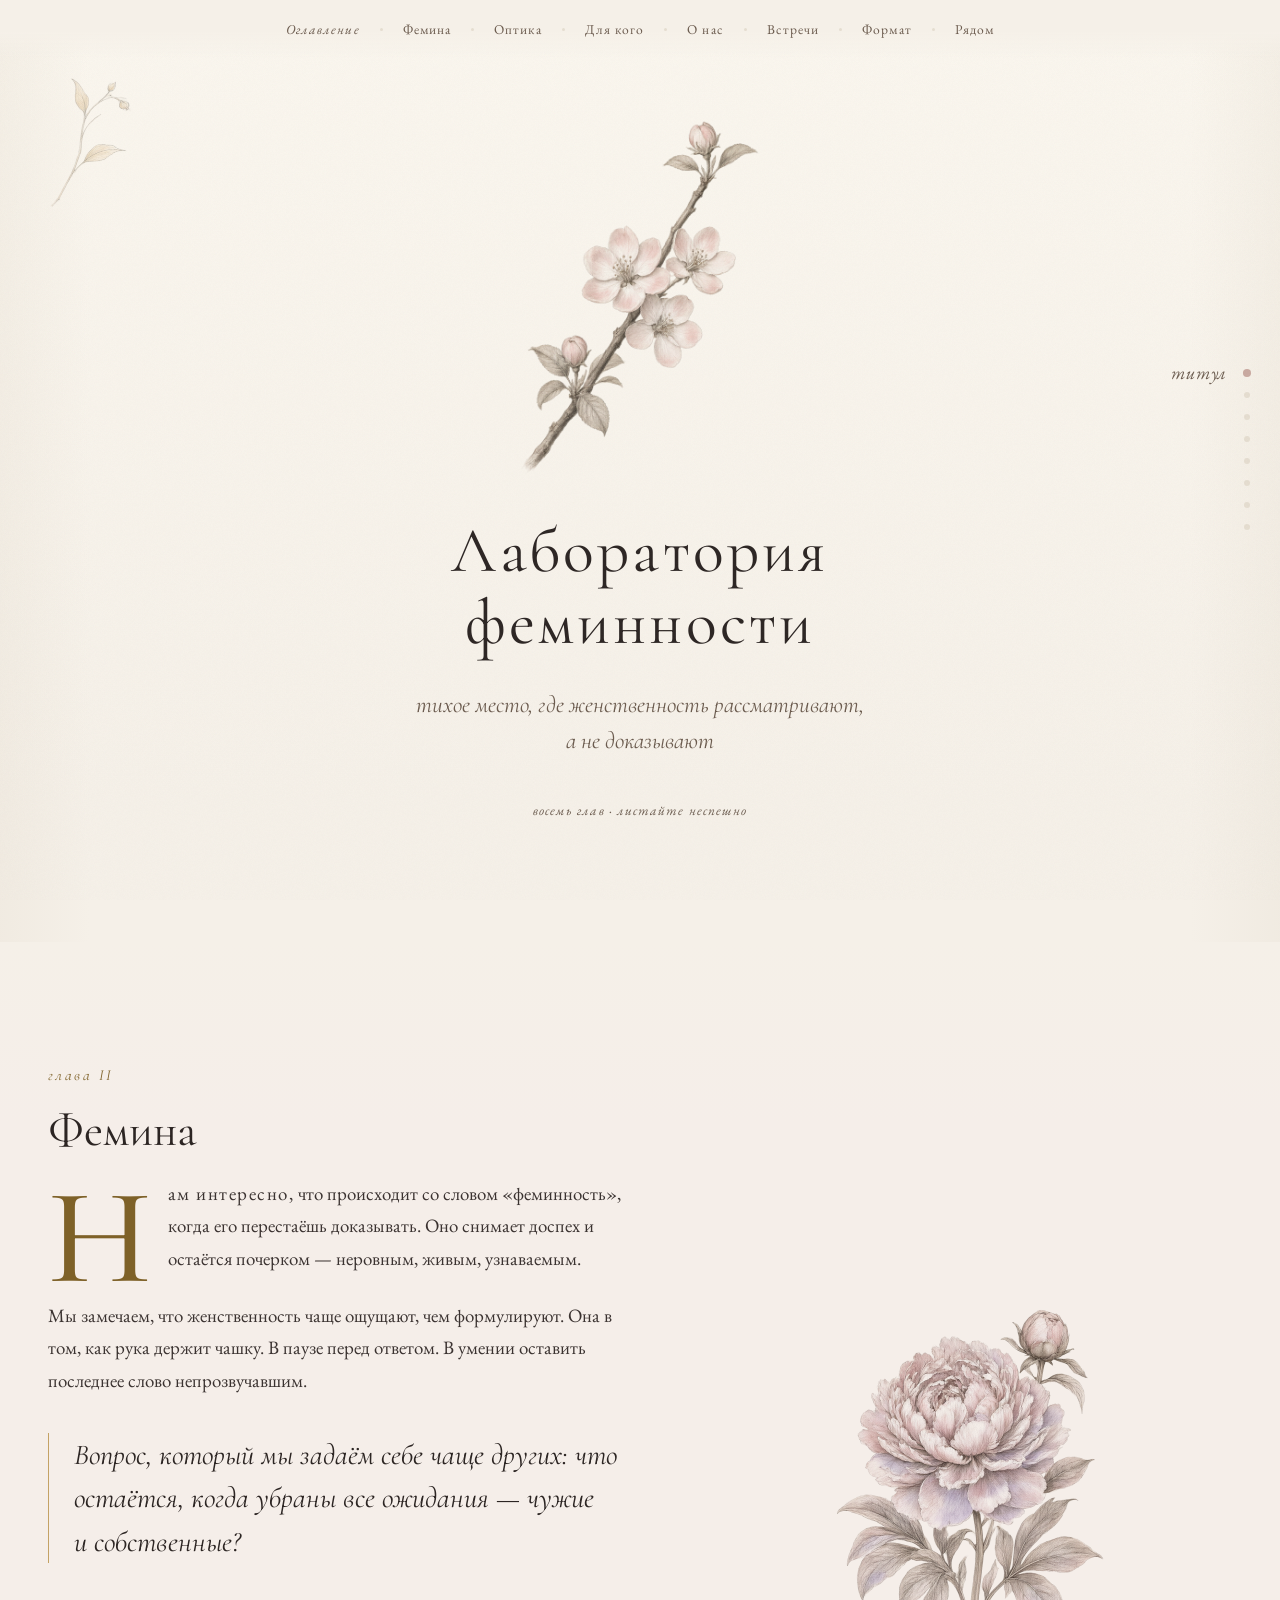
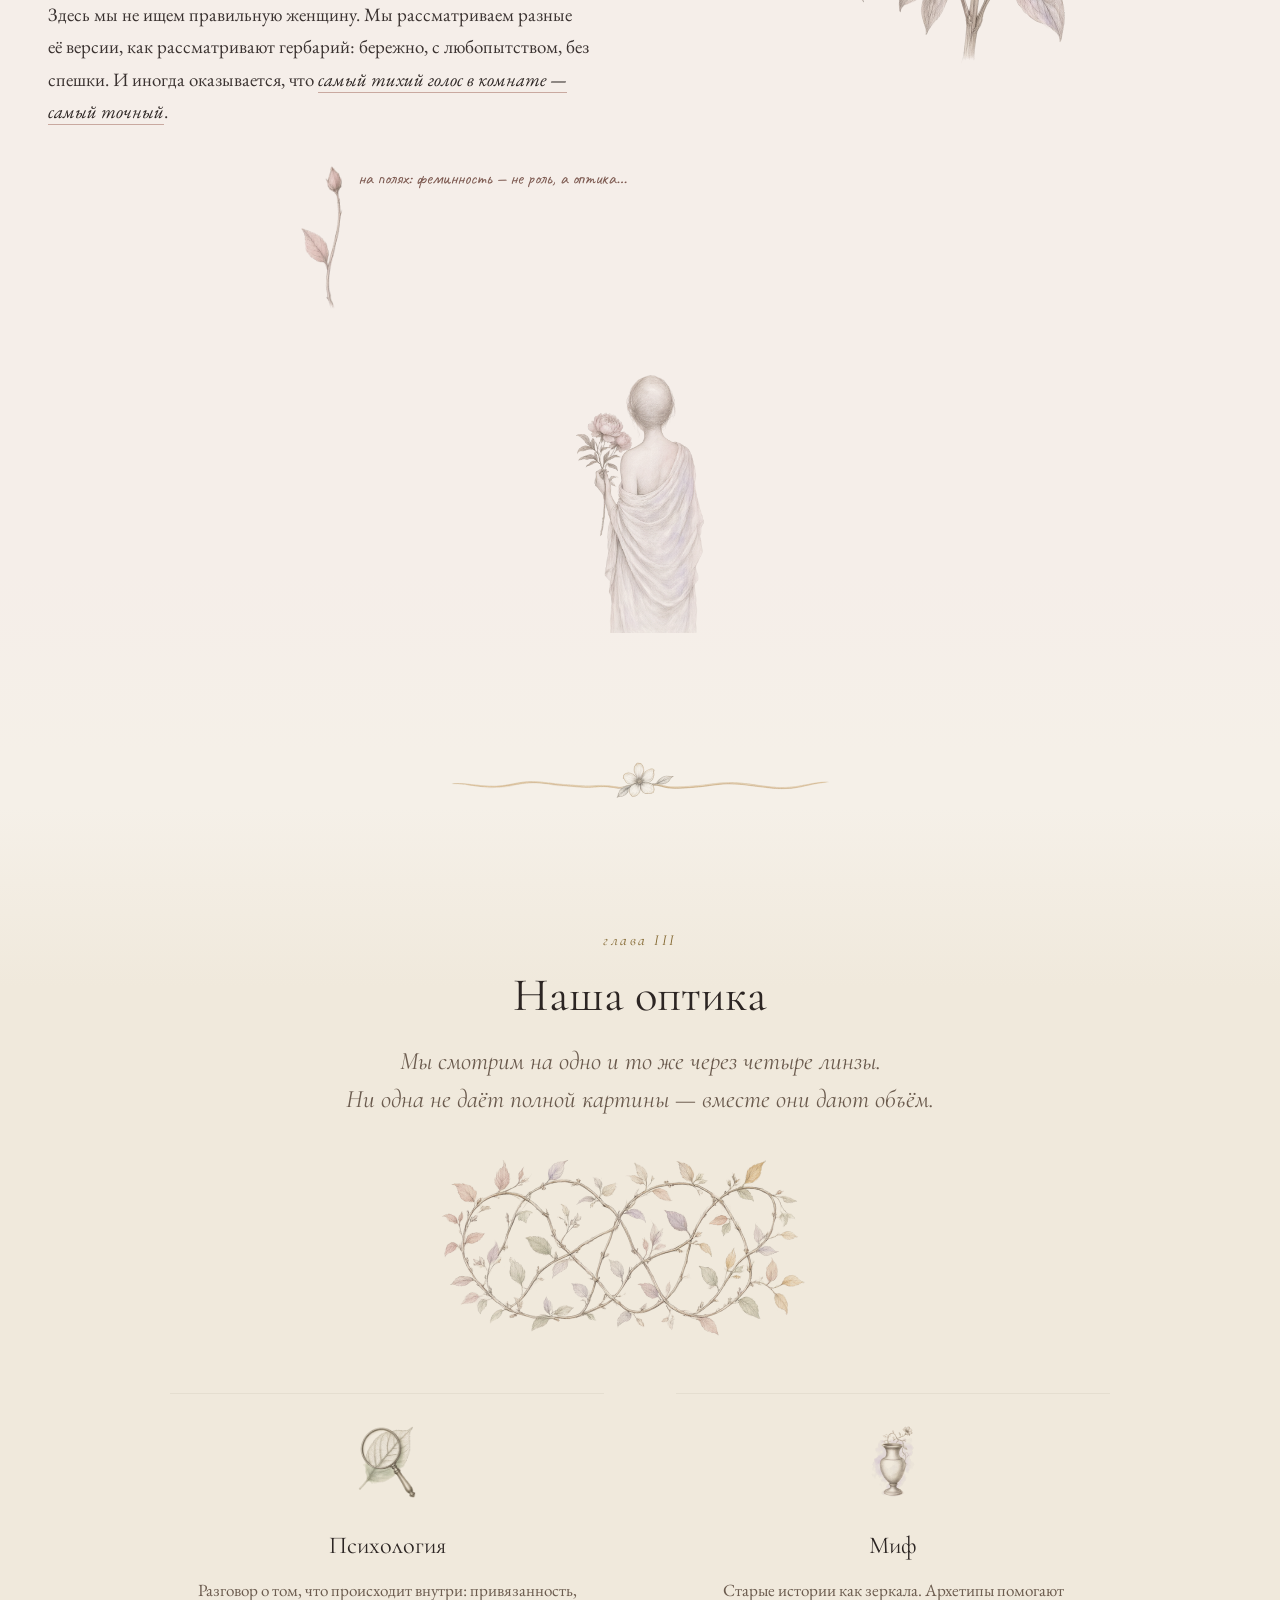
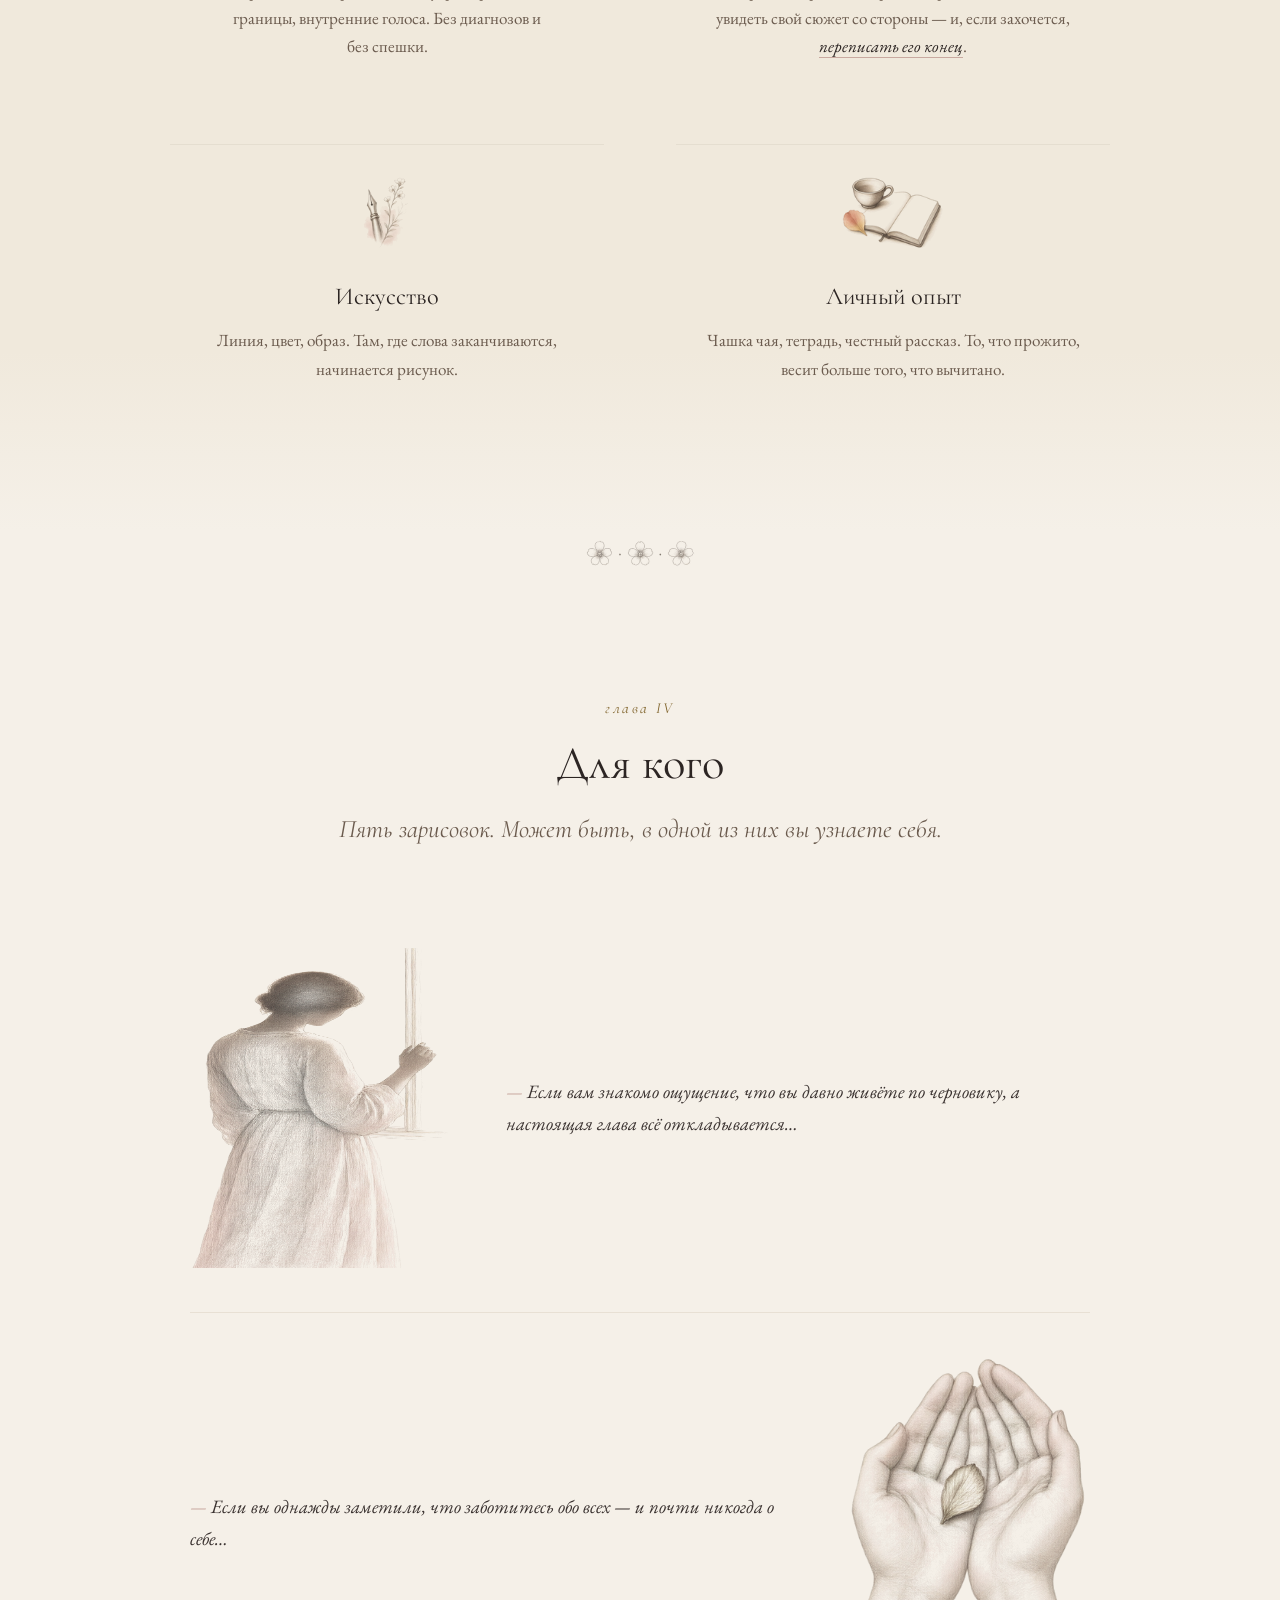
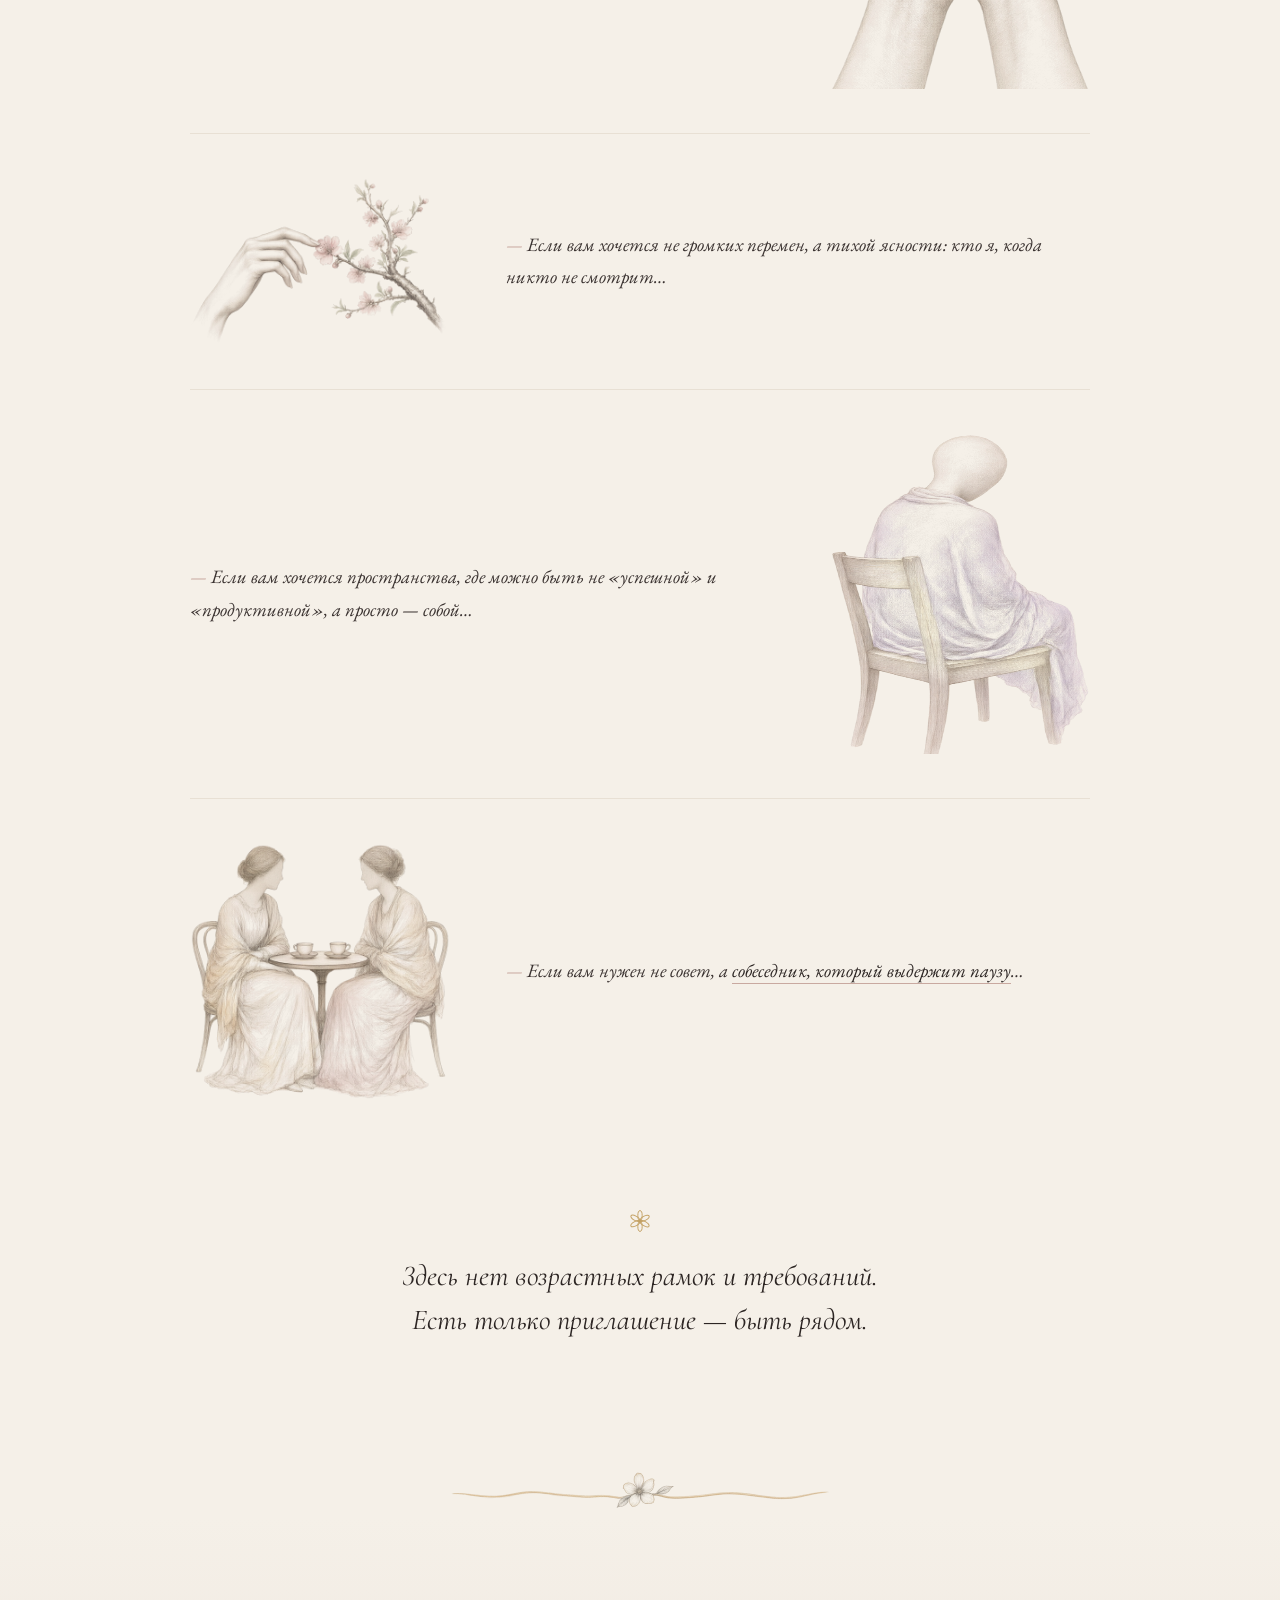
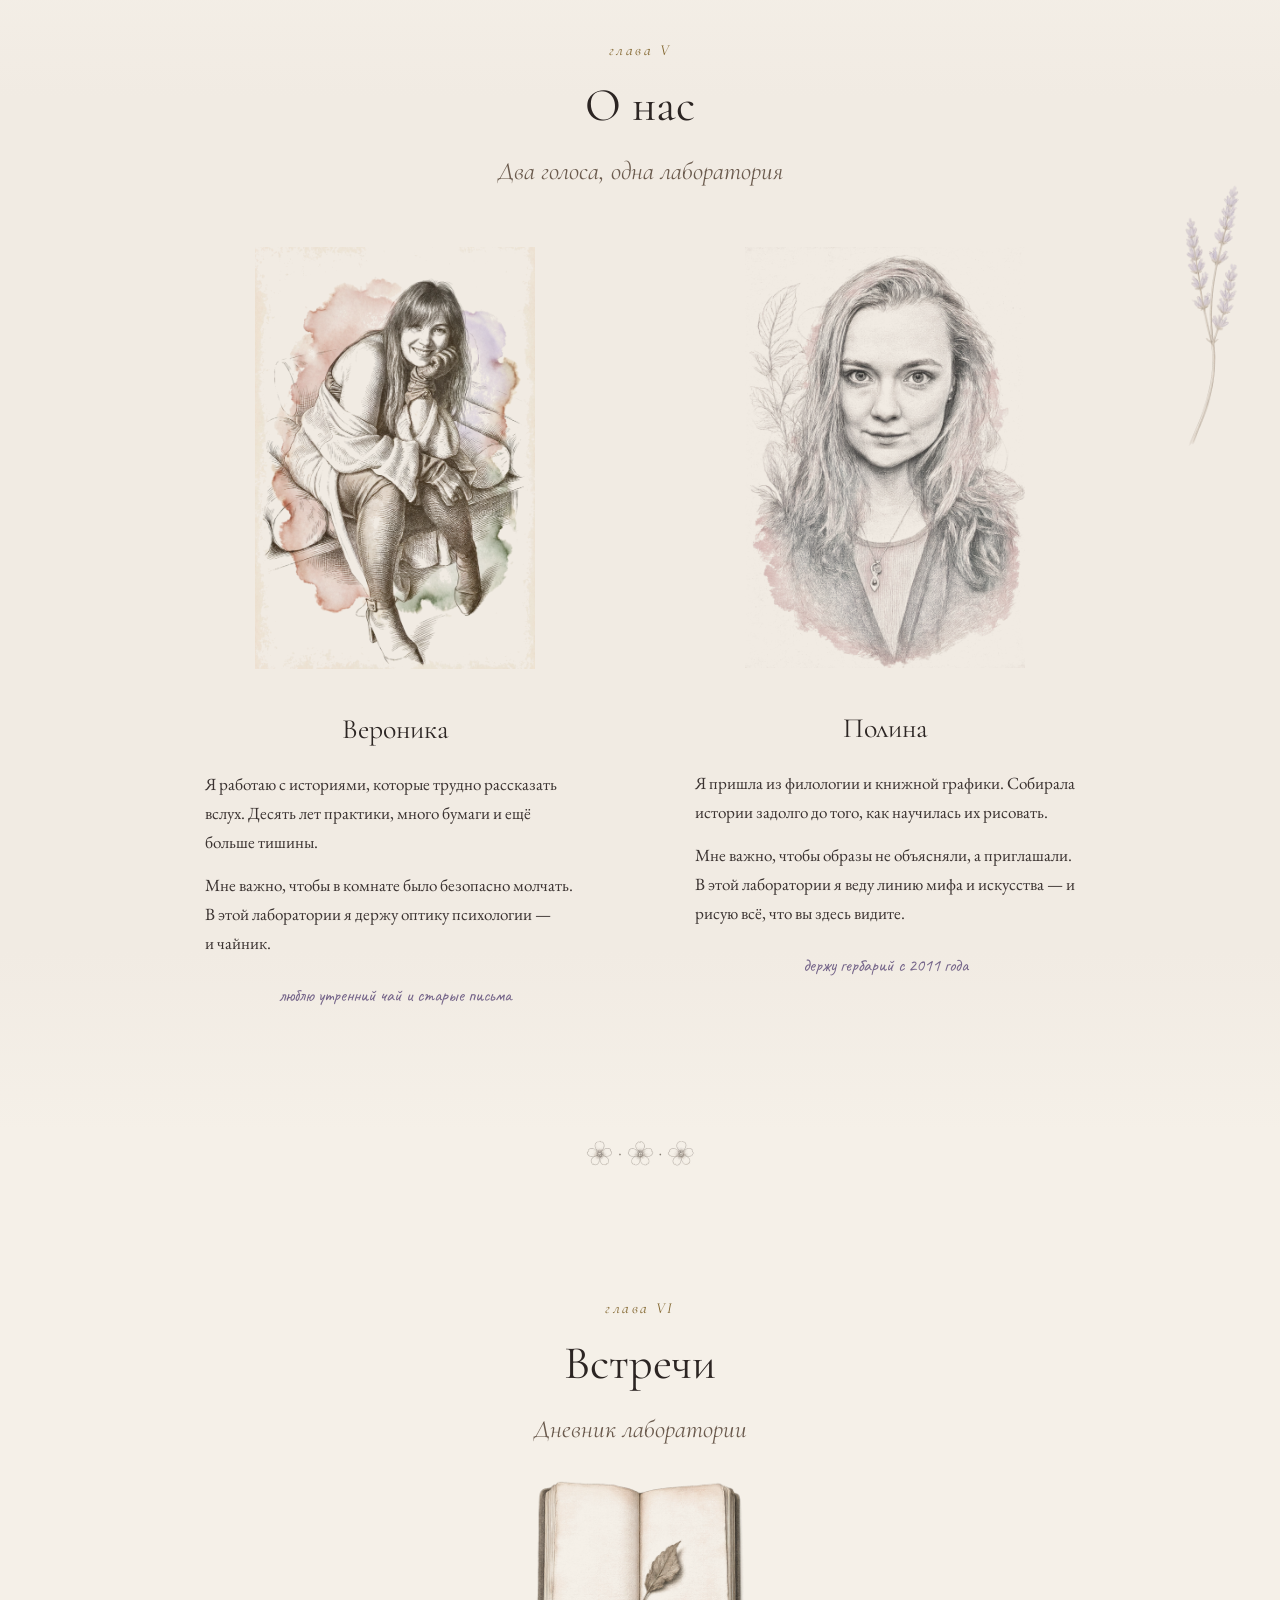
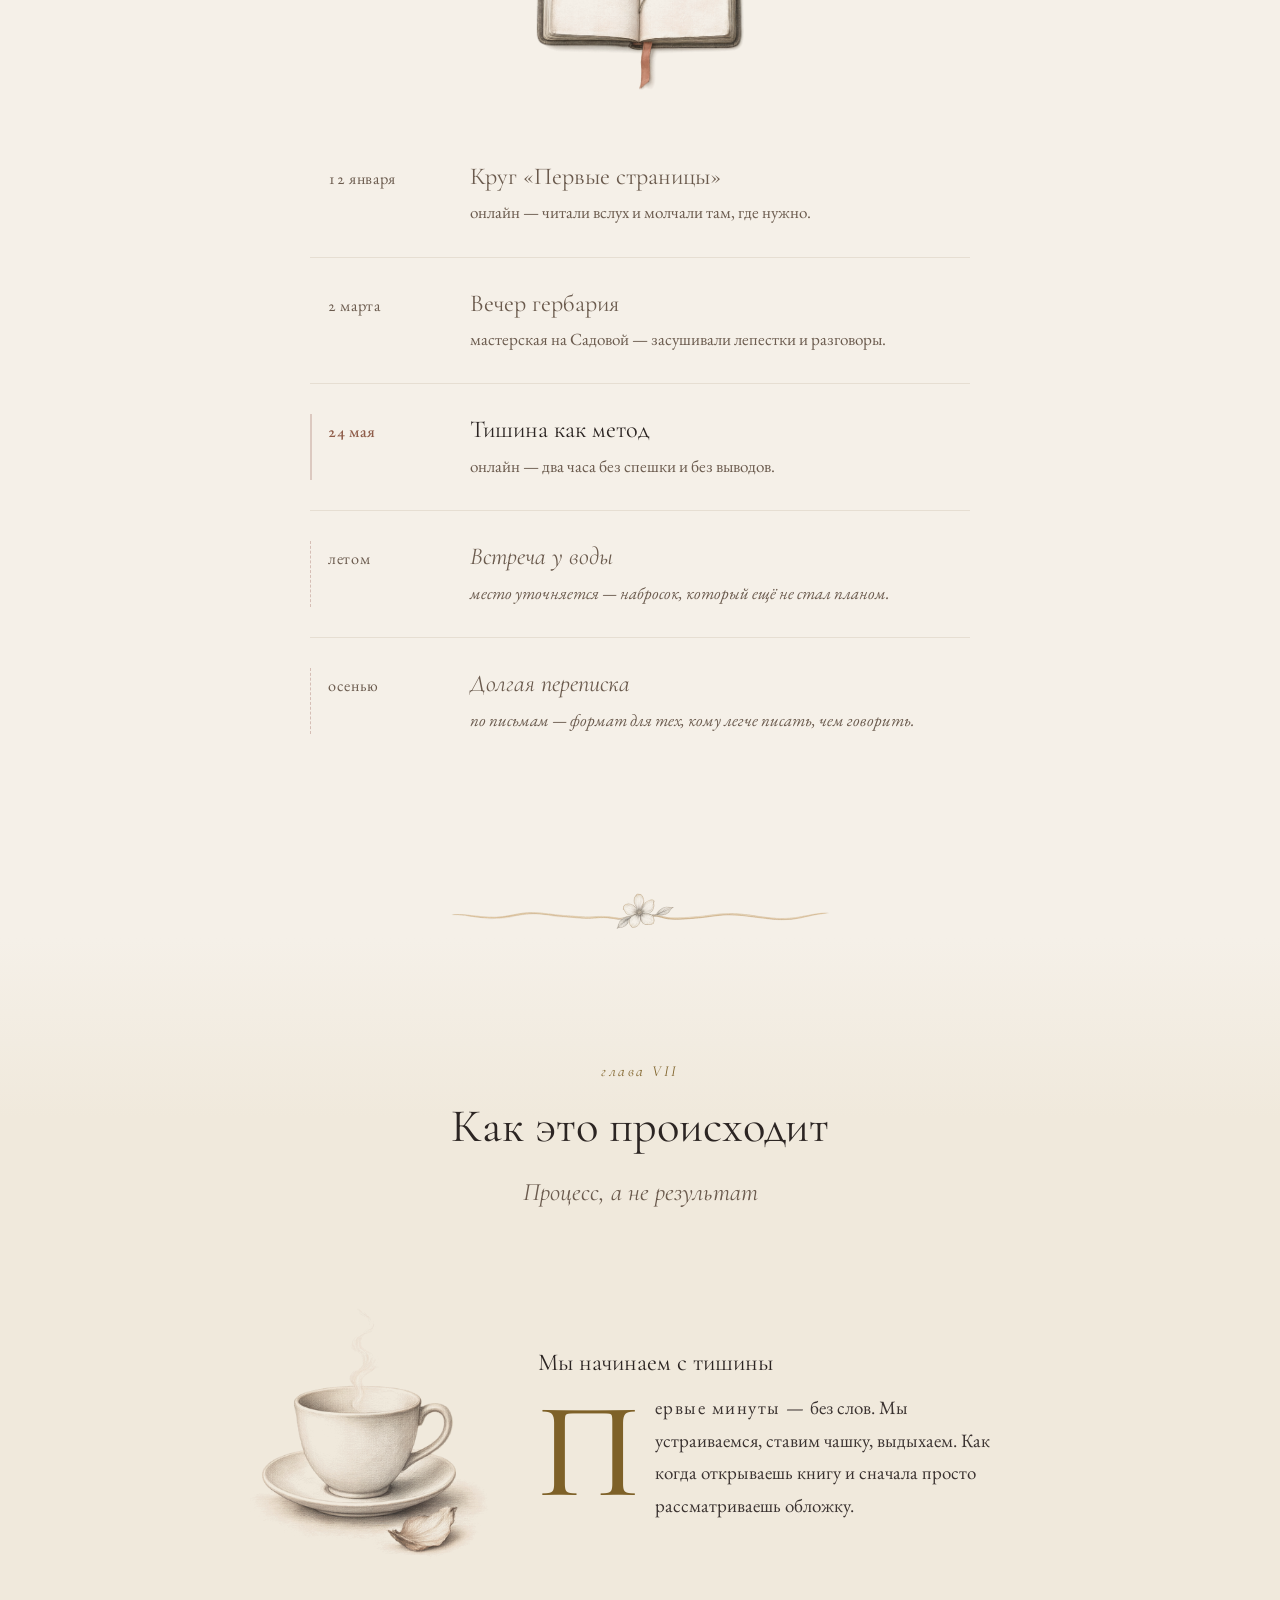
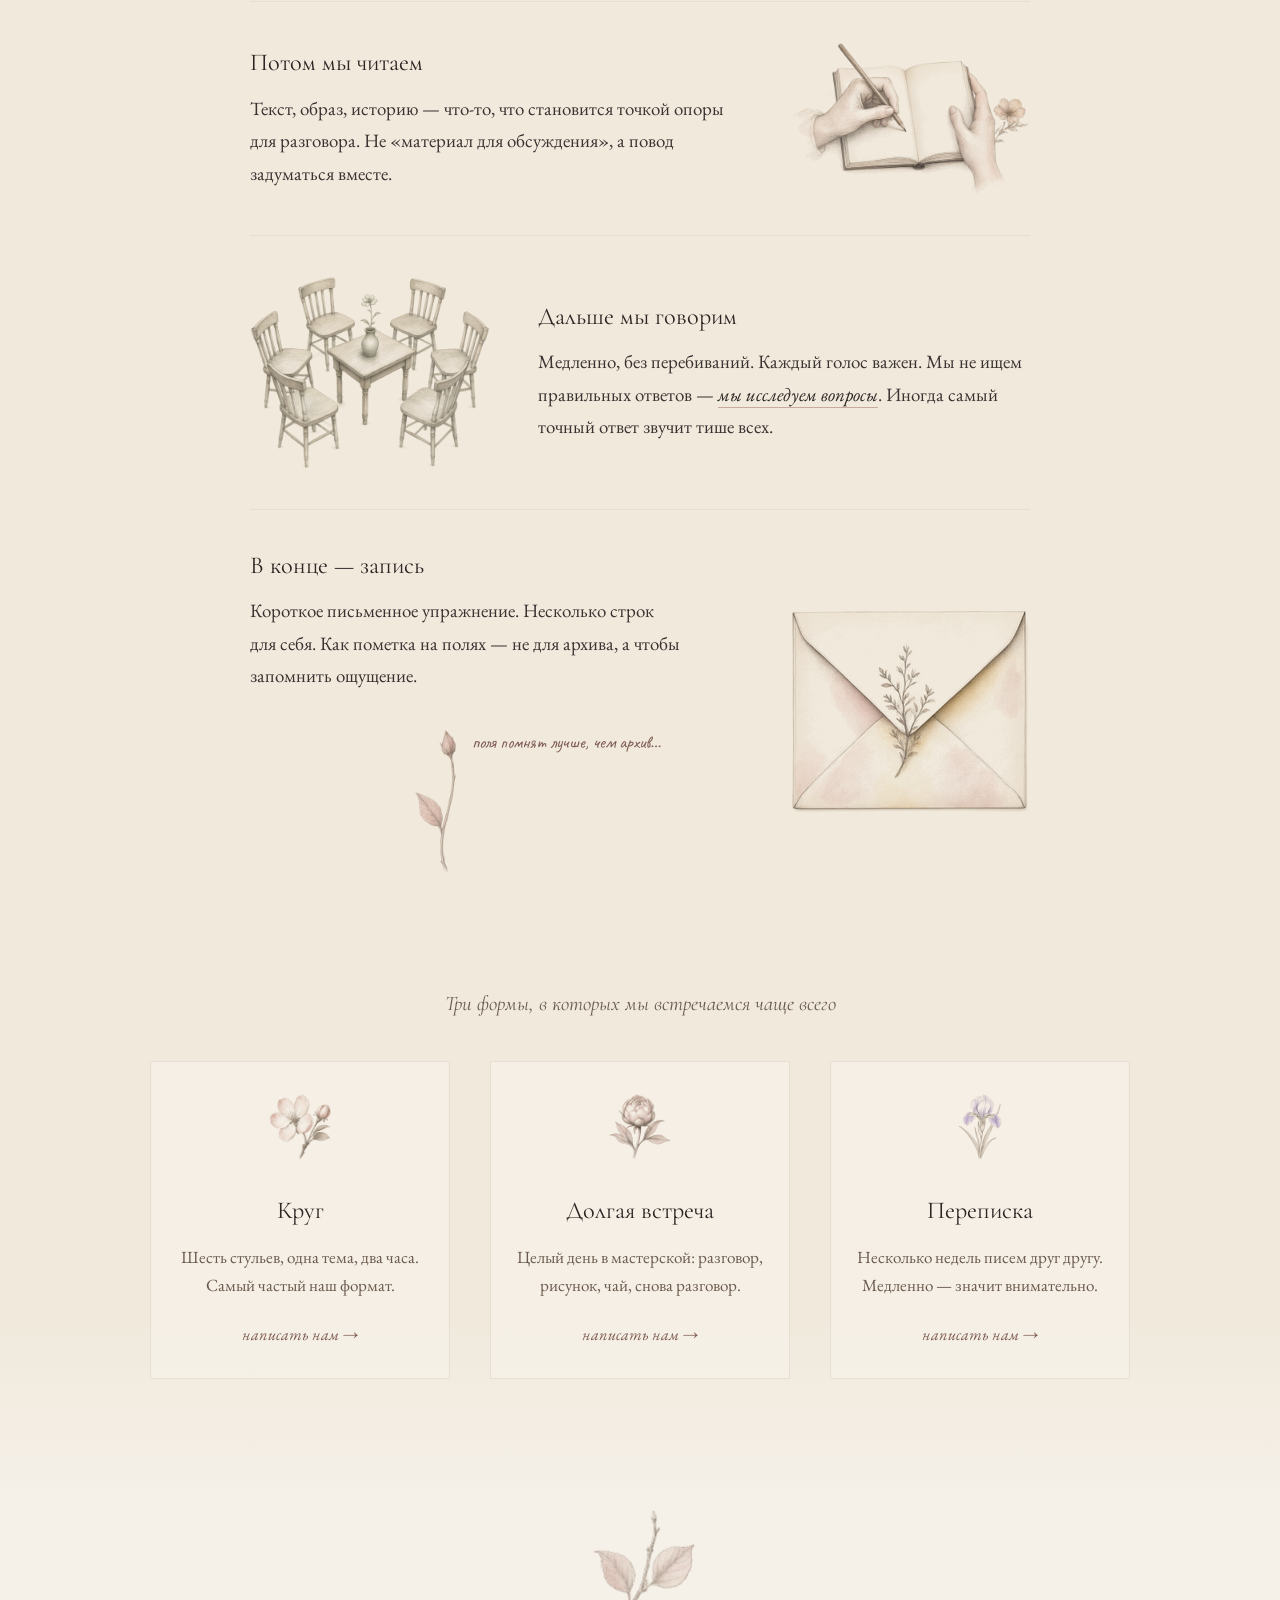
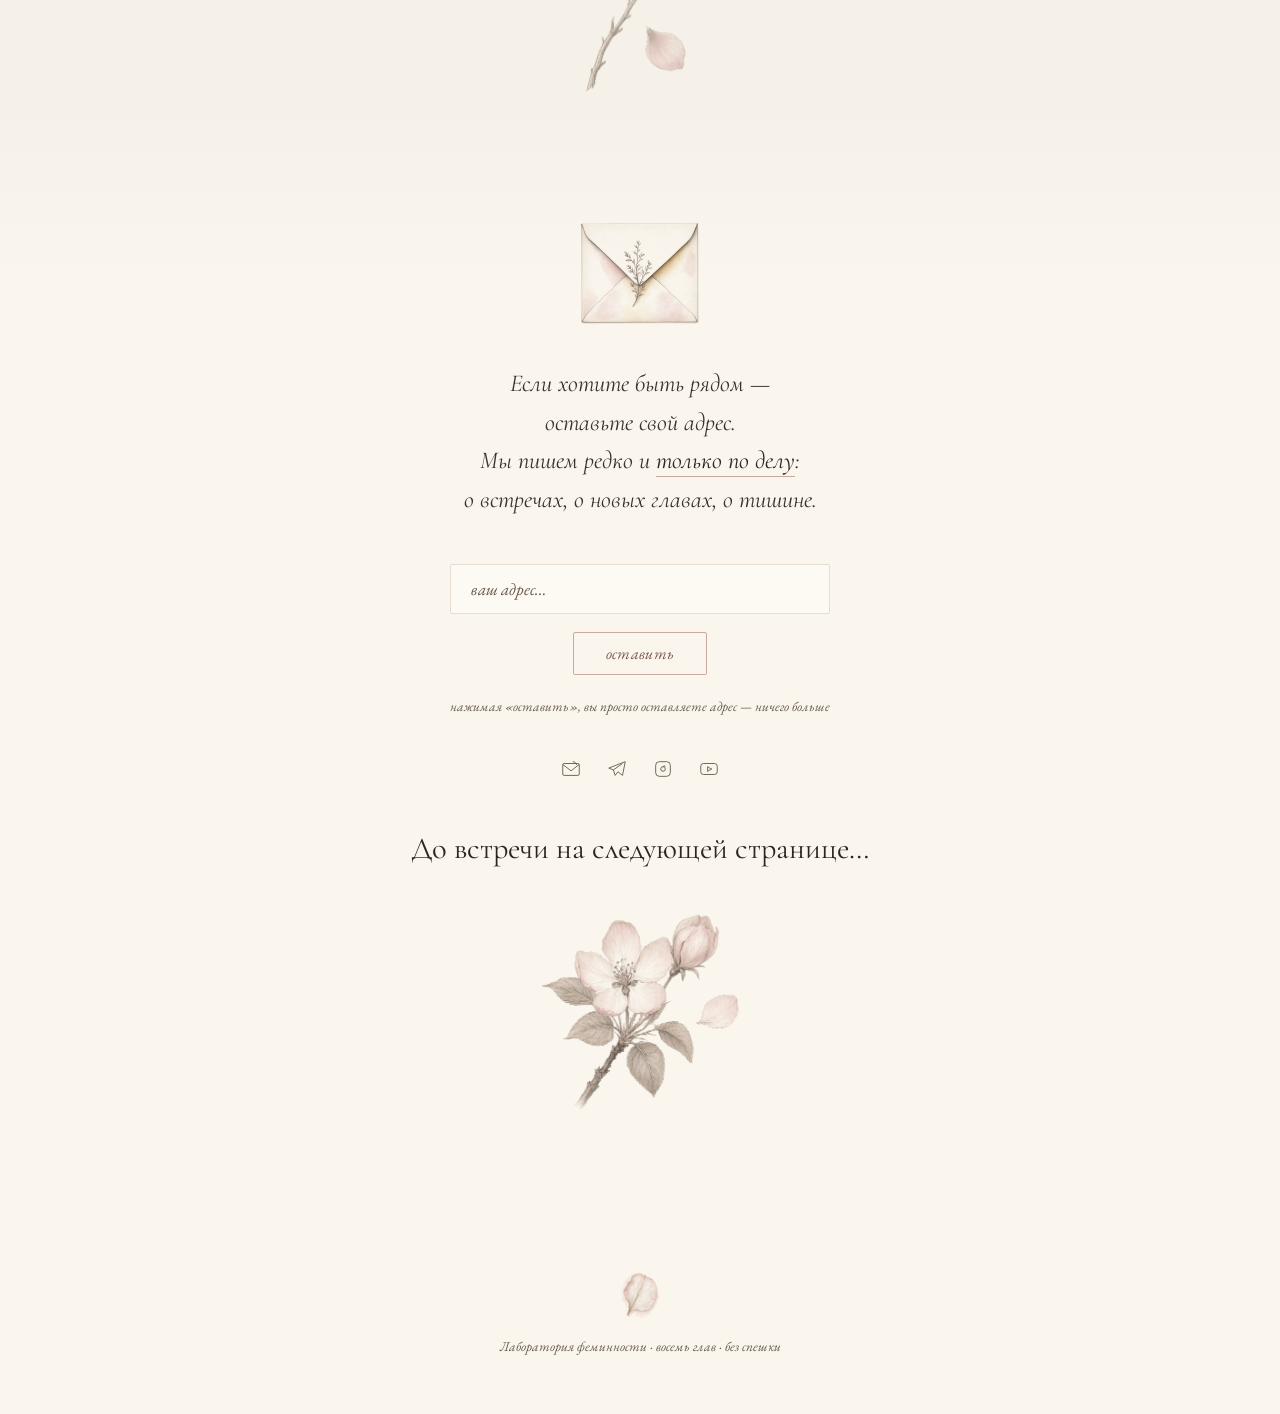
==== commit e1919f09: "v2 site tipography" ====
--- a/site_v2/index.html
+++ b/site_v2/index.html
@@ -60,13 +60,13 @@
 <!-- ── номера глав сбоку ──────────────────────────── -->
 <nav class="page-indicator" id="pageIndicator" aria-label="главы">
   <a class="page-dot active" href="#title" data-label="титул" aria-label="титул"></a>
-  <a class="page-dot" href="#femininity" data-label="фемина" aria-label="глава вторая — фемина"></a>
-  <a class="page-dot" href="#optics" data-label="оптика" aria-label="глава третья — оптика"></a>
-  <a class="page-dot" href="#forwhom" data-label="для кого" aria-label="глава четвёртая — для кого"></a>
-  <a class="page-dot" href="#about" data-label="о нас" aria-label="глава пятая — о нас"></a>
-  <a class="page-dot" href="#meetings" data-label="встречи" aria-label="глава шестая — встречи"></a>
-  <a class="page-dot" href="#format" data-label="формат" aria-label="глава седьмая — формат"></a>
-  <a class="page-dot" href="#invitation" data-label="рядом" aria-label="глава восьмая — рядом"></a>
+  <a class="page-dot" href="#femininity" data-label="II · фемина" aria-label="глава вторая — фемина"></a>
+  <a class="page-dot" href="#optics" data-label="III · оптика" aria-label="глава третья — оптика"></a>
+  <a class="page-dot" href="#forwhom" data-label="IV · для кого" aria-label="глава четвёртая — для кого"></a>
+  <a class="page-dot" href="#about" data-label="V · о нас" aria-label="глава пятая — о нас"></a>
+  <a class="page-dot" href="#meetings" data-label="VI · встречи" aria-label="глава шестая — встречи"></a>
+  <a class="page-dot" href="#format" data-label="VII · формат" aria-label="глава седьмая — формат"></a>
+  <a class="page-dot" href="#invitation" data-label="VIII · рядом" aria-label="глава восьмая — рядом"></a>
 </nav>
 
 <main id="main">
@@ -93,12 +93,12 @@
   <div class="section-inner">
     <div class="femininity-layout">
       <div class="fade-in">
-        <p class="section-number">глава вторая</p>
+        <p class="section-number">глава II</p>
         <h2 class="section-heading" id="femininity-heading">Фемина</h2>
-        <p class="body-text">Нам интересно, что происходит со словом «феминность», когда его перестаёшь доказывать. Оно снимает доспех и остаётся почерком — неровным, живым, узнаваемым.</p>
+        <p class="body-text dropcap"><span class="versal">Нам интересно,</span> что происходит со словом «феминность», когда его перестаёшь доказывать. Оно снимает доспех и остаётся почерком — неровным, живым, узнаваемым.</p>
         <p class="body-text">Мы замечаем, что женственность чаще ощущают, чем формулируют. Она в том, как рука держит чашку. В паузе перед ответом. В умении оставить последнее слово непрозвучавшим.</p>
-        <p class="body-text">Вопрос, который мы задаём себе чаще других: что остаётся, когда убраны все ожидания — чужие и собственные?</p>
-        <p class="body-text">Здесь мы не ищем правильную женщину. Мы рассматриваем разные её версии, как рассматривают гербарий: бережно, с любопытством, без спешки. И иногда оказывается, что самый тихий голос в комнате — самый точный.</p>
+        <p class="lead-question">Вопрос, который мы задаём себе чаще других: что остаётся, когда убраны все ожидания — чужие и собственные?</p>
+        <p class="body-text">Здесь мы не ищем правильную женщину. Мы рассматриваем разные её версии, как рассматривают гербарий: бережно, с любопытством, без спешки. И иногда оказывается, что <em class="hl">самый тихий голос в комнате — самый точный</em>.</p>
         <aside class="margin-note">
           <img src="assets/img/b7-marginal.webp" width="44" height="145" alt="" aria-hidden="true">
           <span>на полях: феминность — не роль, а оптика…</span>
@@ -122,7 +122,7 @@
 <section class="section-optics" id="optics" aria-labelledby="optics-heading">
   <div class="section-inner">
     <header class="text-column centered fade-in">
-      <p class="section-number">глава третья</p>
+      <p class="section-number">глава III</p>
       <h2 class="section-heading" id="optics-heading">Наша оптика</h2>
       <p class="section-subheading">Мы смотрим на одно и то же через четыре линзы.<br>Ни одна не даёт полной картины — вместе они дают объём.</p>
     </header>
@@ -137,7 +137,7 @@
       <article class="optic-card fade-in" style="transition-delay:220ms">
         <img class="optic-emblem" src="assets/img/e3-myth.webp" width="43" height="72" alt="" aria-hidden="true" loading="lazy">
         <h3 class="optic-title">Миф</h3>
-        <p class="optic-desc">Старые истории как зеркала. Архетипы помогают увидеть свой сюжет со стороны — и, если захочется, переписать его конец.</p>
+        <p class="optic-desc">Старые истории как зеркала. Архетипы помогают увидеть свой сюжет со стороны — и, если захочется, <em class="hl">переписать его конец</em>.</p>
       </article>
       <article class="optic-card fade-in" style="transition-delay:340ms">
         <img class="optic-emblem" src="assets/img/e4-art.webp" width="48" height="72" alt="" aria-hidden="true" loading="lazy">
@@ -161,7 +161,7 @@
 <section class="section-forwhom" id="forwhom" aria-labelledby="forwhom-heading">
   <div class="section-inner">
     <header class="text-column centered fade-in">
-      <p class="section-number">глава четвёртая</p>
+      <p class="section-number">глава IV</p>
       <h2 class="section-heading" id="forwhom-heading">Для кого</h2>
       <p class="section-subheading">Пять зарисовок. Может быть, в одной из них вы узнаете себя.</p>
     </header>
@@ -189,9 +189,10 @@
       <figure class="sketch fade-in">
         <img src="assets/img/f5-table.webp" width="260" height="257"
              alt="две фигуры за маленьким круглым столом с чашками — гравюра" loading="lazy">
-        <figcaption>Если вам нужен не совет, а собеседник, который выдержит паузу…</figcaption>
+        <figcaption>Если вам нужен не совет, а <em class="hl">собеседник, который выдержит паузу</em>…</figcaption>
       </figure>
     </div>
+    <span class="quote-star" aria-hidden="true"></span>
     <p class="section-quote fade-in">
       Здесь нет возрастных рамок и требований.<br>
       Есть только приглашение — быть рядом.
@@ -208,7 +209,7 @@
   <img class="lavender-note" src="assets/img/g1-lavender.webp" width="56" height="263" alt="" aria-hidden="true" loading="lazy">
   <div class="section-inner">
     <header class="text-column centered fade-in">
-      <p class="section-number">глава пятая</p>
+      <p class="section-number">глава V</p>
       <h2 class="section-heading" id="about-heading">О нас</h2>
       <p class="section-subheading">Два голоса, одна лаборатория</p>
     </header>
@@ -241,7 +242,7 @@
 <section class="section-meetings" id="meetings" aria-labelledby="meetings-heading">
   <div class="section-inner">
     <header class="text-column centered fade-in">
-      <p class="section-number">глава шестая</p>
+      <p class="section-number">глава VI</p>
       <h2 class="section-heading" id="meetings-heading">Встречи</h2>
       <p class="section-subheading">Дневник лаборатории</p>
     </header>
@@ -295,7 +296,7 @@
 <section class="section-format" id="format" aria-labelledby="format-heading">
   <div class="section-inner">
     <header class="text-column centered fade-in">
-      <p class="section-number">глава седьмая</p>
+      <p class="section-number">глава VII</p>
       <h2 class="section-heading" id="format-heading">Как это происходит</h2>
       <p class="section-subheading">Процесс, а не результат</p>
     </header>
@@ -306,7 +307,7 @@
              alt="чашка чая с лепестком рядом — гравюра" loading="lazy">
         <div>
           <h3 class="format-step-title">Мы начинаем с тишины</h3>
-          <p class="format-step-text">Первые минуты — без слов. Мы устраиваемся, ставим чашку, выдыхаем. Как когда открываешь книгу и сначала просто рассматриваешь обложку.</p>
+          <p class="format-step-text dropcap"><span class="versal">Первые минуты —</span> без слов. Мы устраиваемся, ставим чашку, выдыхаем. Как когда открываешь книгу и сначала просто рассматриваешь обложку.</p>
         </div>
       </div>
       <div class="format-step flip fade-in">
@@ -322,7 +323,7 @@
              alt="круг из шести деревянных стульев вокруг низкого столика с цветком — гравюра" loading="lazy">
         <div>
           <h3 class="format-step-title">Дальше мы говорим</h3>
-          <p class="format-step-text">Медленно, без перебиваний. Каждый голос важен. Мы не ищем правильных ответов — мы исследуем вопросы. Иногда самый точный ответ звучит тише всех.</p>
+          <p class="format-step-text">Медленно, без перебиваний. Каждый голос важен. Мы не ищем правильных ответов — <em class="hl">мы исследуем вопросы</em>. Иногда самый точный ответ звучит тише всех.</p>
         </div>
       </div>
       <div class="format-step flip fade-in">
@@ -331,6 +332,10 @@
         <div>
           <h3 class="format-step-title">В конце — запись</h3>
           <p class="format-step-text">Короткое письменное упражнение. Несколько строк для себя. Как пометка на полях — не для архива, а чтобы запомнить ощущение.</p>
+          <aside class="margin-note">
+            <img src="assets/img/b7-marginal.webp" width="44" height="145" alt="" aria-hidden="true" loading="lazy">
+            <span>поля помнят лучше, чем архив…</span>
+          </aside>
         </div>
       </div>
     </div>
@@ -373,7 +378,7 @@
     <p class="invitation-text fade-in" style="transition-delay:150ms">
       Если хотите быть рядом —<br>
       оставьте свой адрес.<br>
-      Мы пишем редко и только по делу:<br>
+      Мы пишем редко и <em class="hl">только по делу</em>:<br>
       о встречах, о новых главах, о тишине.
     </p>
 
--- a/site_v2/styles.css
+++ b/site_v2/styles.css
@@ -18,6 +18,14 @@
   --sage: #8B9478;
   --warm-ochre: #C4A265;
   --terracotta: #B07D6A;
+
+  /* «чернильные» ступени акцентных цветов: текст не бывает прозрачным,
+     тишина делается цветом, а не альфой (≥4.5:1 на всех пяти фонах) */
+  --ochre-deep: #7E6128;   /* буквицы, номера глав, акцентные линейки */
+  --terra-deep: #8E5C49;   /* даты встреч */
+  --rose-deep: #7E5B52;    /* ссылки, приглашения, маргиналии */
+  --lav-deep: #746489;     /* лавандовые пометки */
+  --sage-deep: #646E58;    /* примечания форм */
   --page-shadow: #E5DDD0;
   --link-hover: #B08D84;
   --btn-hover: #E8E0D2;
@@ -29,6 +37,19 @@
   --measure: 660px;   /* ширина текстовой колонки, ≤75 знаков */
   --spread: 1200px;   /* ширина разворота */
   --fade: 180px;      /* длина перехода тона между главами */
+
+  /* модульная шкала в rem: на мобильных корень 16px, и вся шкала дышит сама */
+  --fs-folio: .75rem;                  /* служебная мелочь: навигация, фолио, legal */
+  --fs-note: .9rem;                    /* примечания, кнопки, приглашения */
+  --fs-small: .95rem;                  /* вторичный текст: описания, био */
+  --fs-body: 1.05rem;                  /* основной текст */
+  --fs-h3: 1.35rem;                    /* заголовки карточек, шагов, встреч */
+  --fs-name: 1.55rem;                  /* имена */
+  --fs-pull: 1.6rem;                   /* врезки и выносные цитаты */
+  --fs-closing: 1.7rem;                /* финальная фраза */
+  --fs-sub: clamp(1.15rem, 2.2vw, 1.4rem);  /* подзаголовок главы */
+  --fs-h2: clamp(1.9rem, 4.2vw, 2.6rem);    /* заголовок главы */
+  --fs-h1: clamp(2.4rem, 5.4vw, 3.55rem);   /* титул */
 }
 
 *, *::before, *::after { margin: 0; padding: 0; box-sizing: border-box; }
@@ -48,7 +69,12 @@
   background-color: var(--milk-paper);
   overflow-x: hidden;
   -webkit-font-smoothing: antialiased;
-}
+  font-variant-numeric: oldstyle-nums;  /* старостильные цифры: даты, фолио */
+  hanging-punctuation: first;
+}
+
+p { text-wrap: pretty; orphans: 2; widows: 2; }
+h1, h2, h3 { text-wrap: balance; }
 
 /* зерно бумаги поверх всего — едва заметное */
 body::after {
@@ -90,7 +116,7 @@
   transform: translate(-50%, -200%);
   z-index: 200;
   padding: 8px 20px;
-  font: italic 15px/1 var(--text);
+  font: italic .85rem/1 var(--text);
   color: var(--warm-graphite);
   background: var(--parchment);
   border: 1px solid var(--page-shadow);
@@ -129,23 +155,21 @@
 }
 
 .nav-word {
-  font: italic 14px/1 var(--text);
-  letter-spacing: .05em;
-  color: var(--warm-graphite);
-  opacity: .45;
+  font: italic var(--fs-folio)/1 var(--text);
+  letter-spacing: .08em;
+  color: var(--sepia);
 }
 
 .nav-contents a {
-  font-size: 13px;
-  letter-spacing: .05em;
-  color: var(--warm-graphite);
-  opacity: .55;
+  font-size: var(--fs-folio);
+  letter-spacing: .08em;
+  color: var(--sepia);
   text-decoration: none;
   border-bottom: 1px solid transparent;
-  transition: opacity .3s ease, color .3s ease, border-color .3s ease;
-}
-.nav-contents a:hover { opacity: 1; color: var(--link-hover); border-color: var(--dusty-pink); }
-.nav-contents a.active { opacity: .9; color: var(--ink); }
+  transition: color .3s ease, border-color .3s ease;
+}
+.nav-contents a:hover { color: var(--rose-deep); border-color: var(--dusty-pink); }
+.nav-contents a.active { color: var(--ink); }
 
 .nav-dot {
   width: 3px; height: 3px;
@@ -184,14 +208,14 @@
   position: absolute;
   right: 18px; top: 50%;
   transform: translateY(-50%);
-  font: italic 13px/1 var(--text);
-  color: var(--warm-graphite);
+  font: italic var(--fs-folio)/1 var(--text);
+  color: var(--sepia);
   opacity: 0;
   white-space: nowrap;
   pointer-events: none;
   transition: opacity .3s ease;
 }
-.page-dot:hover::after, .page-dot.active::after { opacity: .45; }
+.page-dot:hover::after, .page-dot.active::after { opacity: 1; }
 
 /* ── оглавление на мобильных ────────────────────────── */
 .mobile-nav {
@@ -237,13 +261,12 @@
 .mobile-menu[hidden] { display: none; }
 .mobile-menu a {
   font-family: var(--head);
-  font-size: 24px;
-  color: var(--warm-graphite);
+  font-size: var(--fs-h3);
+  color: var(--sepia);
   text-decoration: none;
-  opacity: .7;
-  transition: opacity .3s ease, color .3s ease;
-}
-.mobile-menu a:hover { opacity: 1; color: var(--link-hover); }
+  transition: color .3s ease;
+}
+.mobile-menu a:hover { color: var(--ink); }
 
 /* ── главы-развороты ────────────────────────────────── */
 section {
@@ -268,31 +291,29 @@
 
 .section-number {
   font-family: var(--head);
-  font-size: 14px;
-  font-style: italic;
-  letter-spacing: .14em;
-  color: var(--warm-ochre);
-  opacity: .75;
-  margin-bottom: 14px;
+  font-size: .85rem;
+  font-style: italic;
+  letter-spacing: .16em;
+  color: var(--ochre-deep);
+  margin-bottom: 16px;
 }
 
 .section-heading {
   font-family: var(--head);
   font-weight: 400;
-  font-size: clamp(30px, 4vw, 44px);
-  line-height: 1.2;
+  font-size: var(--fs-h2);
+  line-height: 1.15;
   color: var(--ink);
-  margin-bottom: 24px;
+  margin-bottom: 20px;
 }
 
 .section-subheading {
   font-family: var(--head);
   font-style: italic;
-  font-weight: 300;
-  font-size: clamp(18px, 2.4vw, 23px);
+  font-weight: 400;
+  font-size: var(--fs-sub);
   line-height: 1.5;
   color: var(--sepia);
-  opacity: .85;
   margin-bottom: 8px;
 }
 
@@ -351,10 +372,10 @@
 
 .title-main {
   font-family: var(--head);
-  font-weight: 300;
-  font-size: clamp(38px, 5.4vw, 66px);
-  line-height: 1.15;
-  letter-spacing: .06em;
+  font-weight: 400;
+  font-size: var(--fs-h1);
+  line-height: 1.12;
+  letter-spacing: .05em;
   color: var(--ink);
   margin-bottom: 28px;
 }
@@ -362,8 +383,8 @@
 .title-sub {
   font-family: var(--head);
   font-style: italic;
-  font-weight: 300;
-  font-size: clamp(18px, 2.3vw, 23px);
+  font-weight: 400;
+  font-size: clamp(1.1rem, 2.2vw, 1.3rem);
   line-height: 1.55;
   color: var(--sepia);
   max-width: 520px;
@@ -371,29 +392,27 @@
 }
 
 .title-folio {
-  font-size: 14px;
-  font-style: italic;
-  letter-spacing: .1em;
-  color: var(--warm-graphite);
-  opacity: .45;
+  font-size: var(--fs-folio);
+  font-style: italic;
+  letter-spacing: .08em;
+  color: var(--sepia);
 }
 
 .title-scroll-hint {
   position: absolute;
   bottom: 44px; left: 50%;
   transform: translateX(-50%);
-  font-size: 13px;
+  font-size: var(--fs-folio);
   letter-spacing: .12em;
-  color: var(--warm-graphite);
-  opacity: .3;
+  color: var(--sepia);
   animation: gentlePulse 4s ease-in-out infinite;
   transition: opacity 1s ease;
 }
 /* гаснет после первого листания: animation перебивает inline-стиль, поэтому классом */
 .title-scroll-hint.gone { opacity: 0; animation: none; }
 @keyframes gentlePulse {
-  0%, 100% { opacity: .25; }
-  50% { opacity: .5; }
+  0%, 100% { opacity: .9; }
+  50% { opacity: 1; }
 }
 
 /* ── 02 · фемина ────────────────────────────────────── */
@@ -411,22 +430,51 @@
 }
 
 .body-text {
-  font-size: 18px;
-  line-height: 1.78;
+  font-size: var(--fs-body);
+  line-height: 1.72;
   color: var(--warm-graphite);
-  margin-bottom: 20px;
-  text-indent: 1.6em;
-}
-.body-text:first-of-type { text-indent: 0; }
-
-/* буквица — живая типографика вместо отдельной картинки */
-.body-text:first-of-type::first-letter {
+  margin-bottom: 1.35rem;
+}
+
+/* буквица — живая типографика вместо отдельной картинки:
+   знак в три строки текста, цвет — охра в чернилах (≥3:1 для крупного знака) */
+.dropcap::first-letter {
   float: left;
   font-family: var(--head);
-  font-size: 3.4em;
-  line-height: .82;
-  margin: 6px 10px 0 0;
-  color: var(--warm-ochre);
+  font-weight: 500;
+  font-size: 7.2em;
+  line-height: .76;
+  margin: 8px 14px 0 0;
+  color: var(--ochre-deep);
+}
+
+/* разрядка первых слов после буквицы — приём инкунабул */
+.versal {
+  font-variant-caps: small-caps;
+  letter-spacing: .08em;
+}
+
+/* акцент первого уровня: курсив + чернила + волосяное подчёркивание */
+.hl {
+  font-style: italic;
+  color: var(--ink);
+  text-decoration: underline;
+  text-decoration-color: var(--dusty-pink);
+  text-decoration-thickness: 1px;
+  text-underline-offset: .32em;
+}
+
+/* акцент второго уровня: врезка-вопрос в теле главы */
+.lead-question {
+  font-family: var(--head);
+  font-style: italic;
+  font-weight: 400;
+  font-size: var(--fs-pull);
+  line-height: 1.5;
+  color: var(--ink);
+  margin: 2rem 0 2rem;
+  padding-left: 1.4rem;
+  border-left: 1px solid var(--warm-ochre);
 }
 
 .femininity-figure img { display: block; width: 270px; margin: 0 auto; }
@@ -443,10 +491,9 @@
 .margin-note img { width: 44px; opacity: .85; flex: none; }
 .margin-note span {
   font-family: var(--hand);
-  font-size: 17px;
+  font-size: 1rem;
   line-height: 1.5;
-  color: var(--link-hover);
-  opacity: .85;
+  color: var(--rose-deep);
 }
 
 /* ── 03 · оптика ────────────────────────────────────── */
@@ -459,13 +506,14 @@
 
 .optics-grid {
   display: grid;
-  grid-template-columns: repeat(4, 1fr);
-  gap: 48px 40px;
-  margin-top: 56px;
+  grid-template-columns: repeat(2, 1fr);
+  gap: 56px 72px;
+  max-width: 940px;
+  margin: 56px auto 0;
 }
 
 .optic-card {
-  padding: 28px 16px 24px;
+  padding: 32px 24px 28px;
   text-align: center;
   border-top: 1px solid rgba(229, 221, 208, .9);
 }
@@ -475,17 +523,16 @@
 .optic-title {
   font-family: var(--head);
   font-weight: 400;
-  font-size: 23px;
+  font-size: var(--fs-h3);
   line-height: 1.3;
   color: var(--ink);
   margin-bottom: 14px;
 }
 
 .optic-desc {
-  font-size: 16px;
-  line-height: 1.68;
-  color: var(--warm-graphite);
-  opacity: .82;
+  font-size: var(--fs-small);
+  line-height: 1.65;
+  color: var(--sepia);
 }
 
 /* ── 04 · для кого ──────────────────────────────────── */
@@ -519,24 +566,31 @@
 .sketch figcaption {
   flex: 1 1 0;
   min-width: 0;
-  font-size: 19px;
+  font-size: var(--fs-body);
   font-style: italic;
   line-height: 1.72;
   color: var(--warm-graphite);
 }
 .sketch figcaption::before { content: "— "; color: var(--dusty-pink); }
 
+/* выносная цитата — акцент второго уровня: звёздочка-цветочек над ней */
+.quote-star {
+  display: block;
+  width: 26px; height: 26px;
+  margin: 64px auto 0;
+  background: url("data:image/svg+xml,%3Csvg xmlns='http://www.w3.org/2000/svg' viewBox='0 0 24 24'%3E%3Cg fill='none' stroke='%23C4A265' stroke-width='.9'%3E%3Cellipse cx='12' cy='7' rx='2' ry='4.6'/%3E%3Cellipse cx='12' cy='7' rx='2' ry='4.6' transform='rotate(60 12 12)'/%3E%3Cellipse cx='12' cy='7' rx='2' ry='4.6' transform='rotate(120 12 12)'/%3E%3Cellipse cx='12' cy='7' rx='2' ry='4.6' transform='rotate(180 12 12)'/%3E%3Cellipse cx='12' cy='7' rx='2' ry='4.6' transform='rotate(240 12 12)'/%3E%3Cellipse cx='12' cy='7' rx='2' ry='4.6' transform='rotate(300 12 12)'/%3E%3Ccircle cx='12' cy='12' r='1.3'/%3E%3C/g%3E%3C/svg%3E") center / contain no-repeat;
+}
+
 .section-quote {
   font-family: var(--head);
   font-style: italic;
-  font-weight: 300;
-  font-size: clamp(19px, 2.4vw, 22px);
-  line-height: 1.6;
+  font-weight: 400;
+  font-size: var(--fs-pull);
+  line-height: 1.55;
   text-align: center;
-  color: var(--sepia);
-  opacity: .8;
-  max-width: 500px;
-  margin: 56px auto 0;
+  color: var(--ink);
+  max-width: 560px;
+  margin: 20px auto 0;
 }
 
 /* ── 05 · о нас ─────────────────────────────────────── */
@@ -569,14 +623,14 @@
 .about-name {
   font-family: var(--head);
   font-weight: 400;
-  font-size: 27px;
+  font-size: var(--fs-name);
   color: var(--ink);
   margin-bottom: 16px;
 }
 
 .about-text {
-  font-size: 17px;
-  line-height: 1.72;
+  font-size: var(--fs-small);
+  line-height: 1.7;
   color: var(--warm-graphite);
   max-width: 380px;
   margin: 0 auto 14px;
@@ -585,8 +639,8 @@
 
 .about-note {
   font-family: var(--hand);
-  font-size: 17px;
-  color: var(--lavender);
+  font-size: 1rem;
+  color: var(--lav-deep);
   margin-top: 22px;
 }
 
@@ -595,7 +649,7 @@
 .section-meetings .section-image { margin-bottom: 40px; }
 
 .meetings-list {
-  max-width: 720px;
+  max-width: 660px;
   margin: 0 auto;
   list-style: none;
 }
@@ -610,31 +664,32 @@
 .meeting-item + .meeting-item { border-top: 1px solid rgba(229, 221, 208, .9); }
 
 .meeting-date {
-  font-size: 16px;
-  letter-spacing: .02em;
-  color: var(--terracotta);
+  font-size: var(--fs-note);
+  letter-spacing: .04em;
+  color: var(--terra-deep);
 }
 
 .meeting-title {
   font-family: var(--head);
   font-weight: 400;
-  font-size: 22px;
+  font-size: var(--fs-h3);
   line-height: 1.3;
   color: var(--ink);
   margin-bottom: 6px;
 }
 
 .meeting-desc {
-  font-size: 16px;
-  line-height: 1.62;
-  color: var(--warm-graphite);
-  opacity: .78;
-}
-
-/* прошедшие — чуть выцветшие, как записи в архиве */
-.meeting-item.past { opacity: .62; }
-
-/* ближайшие — полный цвет и тонкая розовая линия слева */
+  font-size: var(--fs-small);
+  line-height: 1.65;
+  color: var(--sepia);
+}
+
+/* прошедшие — записи в архиве: сепия вместо прозрачности */
+.meeting-item.past .meeting-date,
+.meeting-item.past .meeting-title,
+.meeting-item.past .meeting-desc { color: var(--sepia); }
+
+/* ближайшие — полный цвет, чернильная дата и тонкая розовая линия слева */
 .meeting-item.upcoming { position: relative; }
 .meeting-item.upcoming::before {
   content: "";
@@ -644,11 +699,23 @@
   background-color: var(--dusty-pink);
   opacity: .55;
 }
-
-/* будущие — наброски: пунктир и курсив */
-.meeting-item.future { opacity: .55; }
+.meeting-item.upcoming .meeting-date {
+  font-family: var(--text);
+  font-weight: 500;
+  color: var(--terra-deep);
+}
+
+/* будущие — наброски: пунктир, курсив, сепия */
+.meeting-item.future { position: relative; }
+.meeting-item.future::before {
+  content: "";
+  position: absolute;
+  left: 0; top: 30px; bottom: 30px;
+  border-left: 1px dashed var(--dusty-pink);
+  opacity: .7;
+}
 .meeting-item.future .meeting-title,
-.meeting-item.future .meeting-desc { font-style: italic; }
+.meeting-item.future .meeting-desc { font-style: italic; color: var(--sepia); }
 .meeting-item.future .meeting-date { color: var(--sepia); }
 
 /* ── 07 · формат ────────────────────────────────────── */
@@ -686,25 +753,24 @@
 .format-step-title {
   font-family: var(--head);
   font-weight: 400;
-  font-size: 25px;
+  font-size: var(--fs-h3);
   line-height: 1.3;
   color: var(--ink);
   margin-bottom: 14px;
 }
 
 .format-step-text {
-  font-size: 18px;
-  line-height: 1.75;
+  font-size: var(--fs-body);
+  line-height: 1.72;
   color: var(--warm-graphite);
 }
 
 .formats-lead {
   font-family: var(--head);
   font-style: italic;
-  font-size: 20px;
+  font-size: 1.15rem;
   text-align: center;
   color: var(--sepia);
-  opacity: .8;
   margin: 72px auto 40px;
 }
 
@@ -730,29 +796,28 @@
 .card-title {
   font-family: var(--head);
   font-weight: 400;
-  font-size: 24px;
+  font-size: var(--fs-h3);
   color: var(--ink);
   margin-bottom: 12px;
 }
 
 .card-desc {
-  font-size: 16px;
+  font-size: var(--fs-small);
   line-height: 1.65;
-  color: var(--warm-graphite);
-  opacity: .82;
+  color: var(--sepia);
   margin-bottom: 20px;
 }
 
 /* ссылка-приглашение, а не кнопка-призыв */
 .card-invite {
   font-style: italic;
-  font-size: 16px;
-  color: var(--dusty-pink);
+  font-size: var(--fs-note);
+  color: var(--rose-deep);
   text-decoration: none;
   border-bottom: 1px solid transparent;
   transition: color .3s ease, border-color .3s ease;
 }
-.card-invite:hover { color: var(--link-hover); border-color: currentColor; }
+.card-invite:hover { color: var(--terra-deep); border-color: currentColor; }
 
 /* ── 08 · рядом ─────────────────────────────────────── */
 .section-invitation {
@@ -771,8 +836,8 @@
 .invitation-text {
   font-family: var(--head);
   font-style: italic;
-  font-weight: 300;
-  font-size: clamp(19px, 2.6vw, 24px);
+  font-weight: 400;
+  font-size: clamp(1.2rem, 2.6vw, 1.35rem);
   line-height: 1.6;
   color: var(--warm-graphite);
   max-width: 520px;
@@ -793,7 +858,7 @@
   width: 100%;
   padding: 13px 20px;
   font-family: var(--text);
-  font-size: 17px;
+  font-size: var(--fs-small);
   font-style: italic;
   color: var(--warm-graphite);
   background: rgba(255, 253, 248, .45);
@@ -802,35 +867,34 @@
   outline: none;
   transition: border-color .3s ease, background-color .3s ease;
 }
-.subscribe-input::placeholder { color: var(--warm-graphite); opacity: .4; }
+.subscribe-input::placeholder { color: var(--sepia); }
 .subscribe-input:focus { border-color: var(--dusty-pink); background: rgba(255, 253, 248, .7); }
 
 .subscribe-btn {
   padding: 10px 32px;
   font-family: var(--text);
-  font-size: 16px;
+  font-size: var(--fs-note);
   font-style: italic;
   letter-spacing: .02em;
-  color: var(--link-hover);
+  color: var(--rose-deep);
   background: transparent;
   border: 1px solid var(--dusty-pink);
   border-radius: 2px;
   cursor: pointer;
   transition: background-color .3s ease, color .3s ease, border-color .3s ease;
 }
-.subscribe-btn:hover { background-color: var(--btn-hover); border-color: var(--link-hover); }
+.subscribe-btn:hover { background-color: var(--btn-hover); color: var(--ink); border-color: var(--link-hover); }
 
 .form-note {
   font-style: italic;
-  font-size: 16px;
-  color: var(--sage);
+  font-size: var(--fs-note);
+  color: var(--sage-deep);
 }
 
 .legal {
-  font-size: 13px;
-  font-style: italic;
-  color: var(--warm-graphite);
-  opacity: .38;
+  font-size: var(--fs-folio);
+  font-style: italic;
+  color: var(--sepia);
   margin-bottom: 40px;
 }
 
@@ -844,17 +908,16 @@
 
 .social-link {
   display: block;
-  color: var(--warm-graphite);
-  opacity: .45;
-  transition: opacity .3s ease, color .3s ease;
-}
-.social-link:hover { opacity: .9; color: var(--link-hover); }
+  color: var(--sepia);
+  transition: color .3s ease;
+}
+.social-link:hover { color: var(--rose-deep); }
 .social-link svg { display: block; width: 22px; height: 22px; }
 
 .closing-phrase {
   font-family: var(--head);
-  font-weight: 300;
-  font-size: clamp(22px, 3vw, 30px);
+  font-weight: 400;
+  font-size: var(--fs-closing);
   line-height: 1.35;
   color: var(--ink);
   margin-bottom: 44px;
@@ -870,10 +933,9 @@
 }
 .site-footer img { display: block; margin: 0 auto 16px; opacity: .7; }
 .site-footer p {
-  font-size: 13px;
-  font-style: italic;
-  color: var(--warm-graphite);
-  opacity: .4;
+  font-size: var(--fs-folio);
+  font-style: italic;
+  color: var(--sepia);
 }
 
 /* ── адаптивность ───────────────────────────────────── */
@@ -885,7 +947,7 @@
 @media (max-width: 1023px) {
   section { padding: 96px 32px; }
   .nav-contents { padding: 16px 24px 14px; gap: 6px 16px; }
-  .nav-contents a { font-size: 12px; }
+  .nav-contents a { font-size: .7rem; }
   .nav-word { display: none; }
   .page-indicator { display: none; }
 
@@ -919,7 +981,7 @@
   .title-art { width: 190px; margin-bottom: 32px; }
   .title-scroll-hint { bottom: 28px; }
 
-  .body-text:first-of-type::first-letter { font-size: 3em; }
+  .dropcap::first-letter { font-size: 5.4em; }
   .margin-note { max-width: none; }
 
   .optics-grid { grid-template-columns: 1fr; gap: 28px; }
